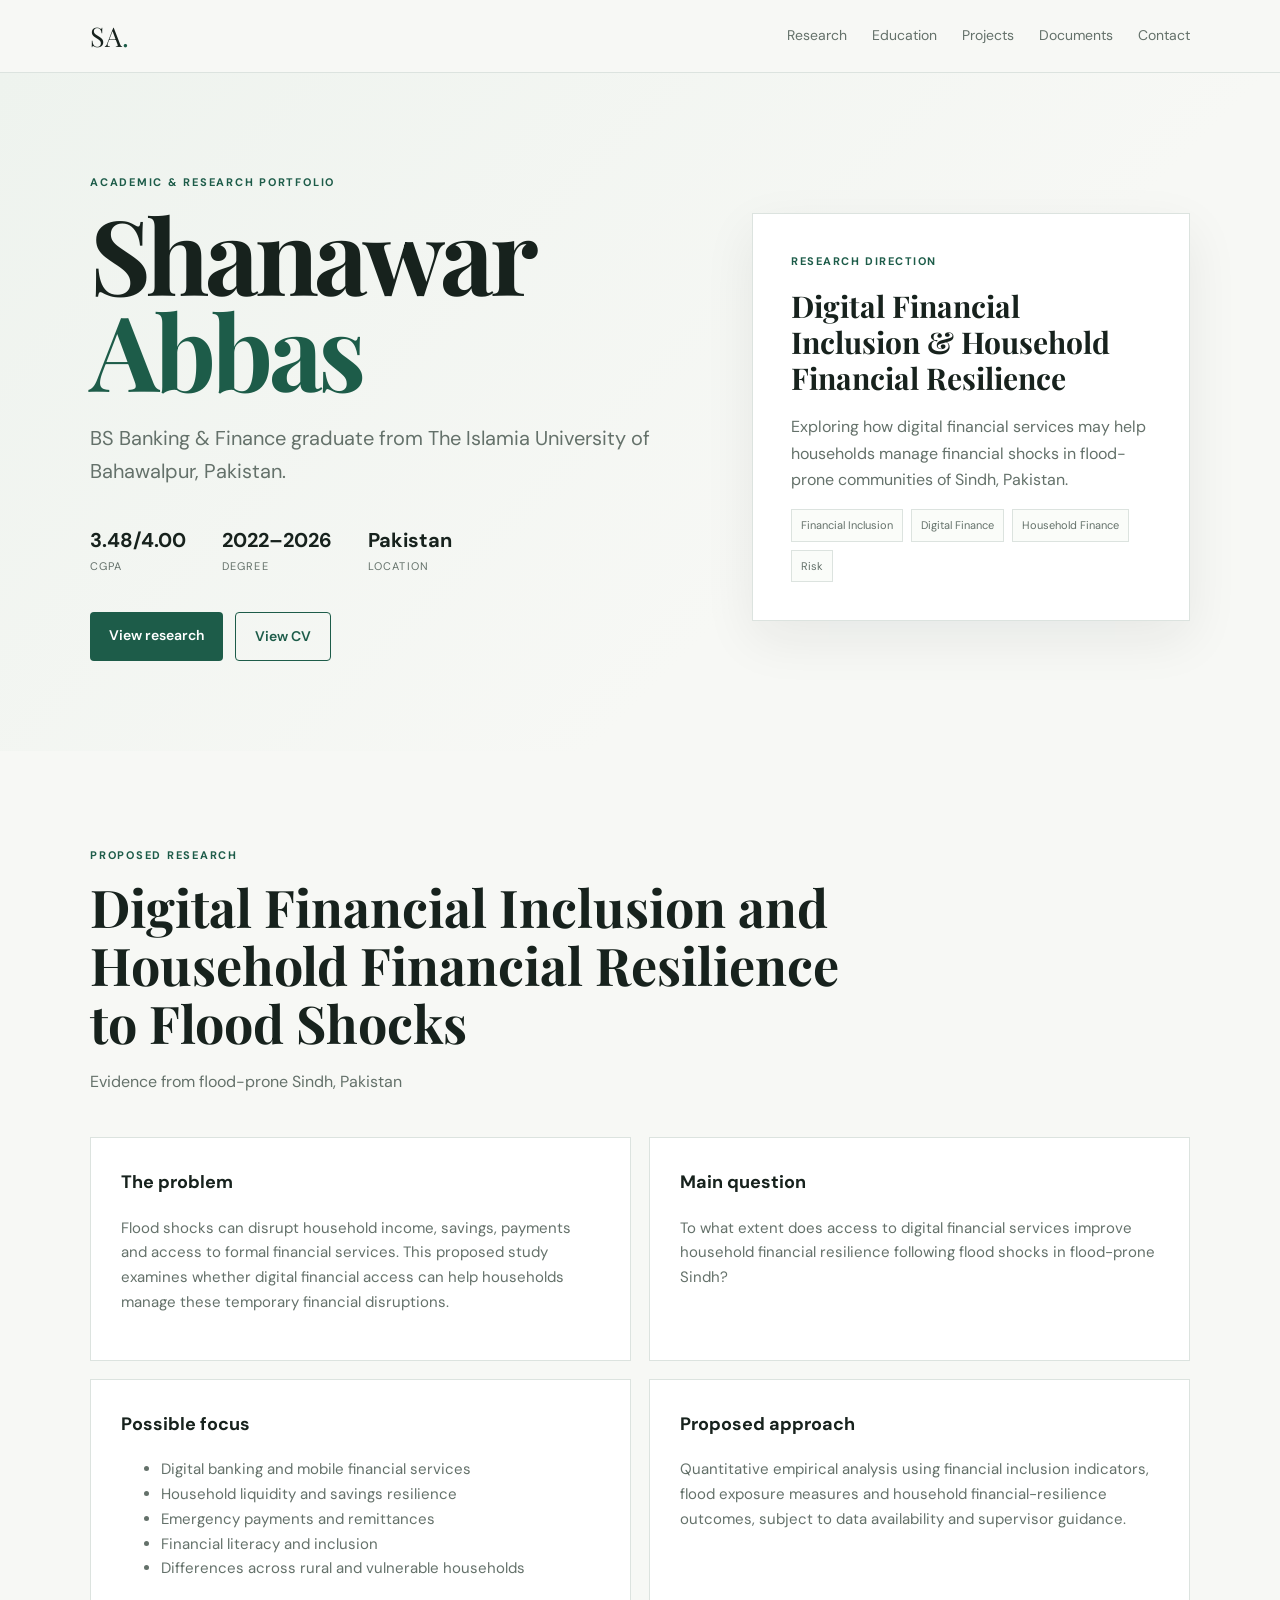
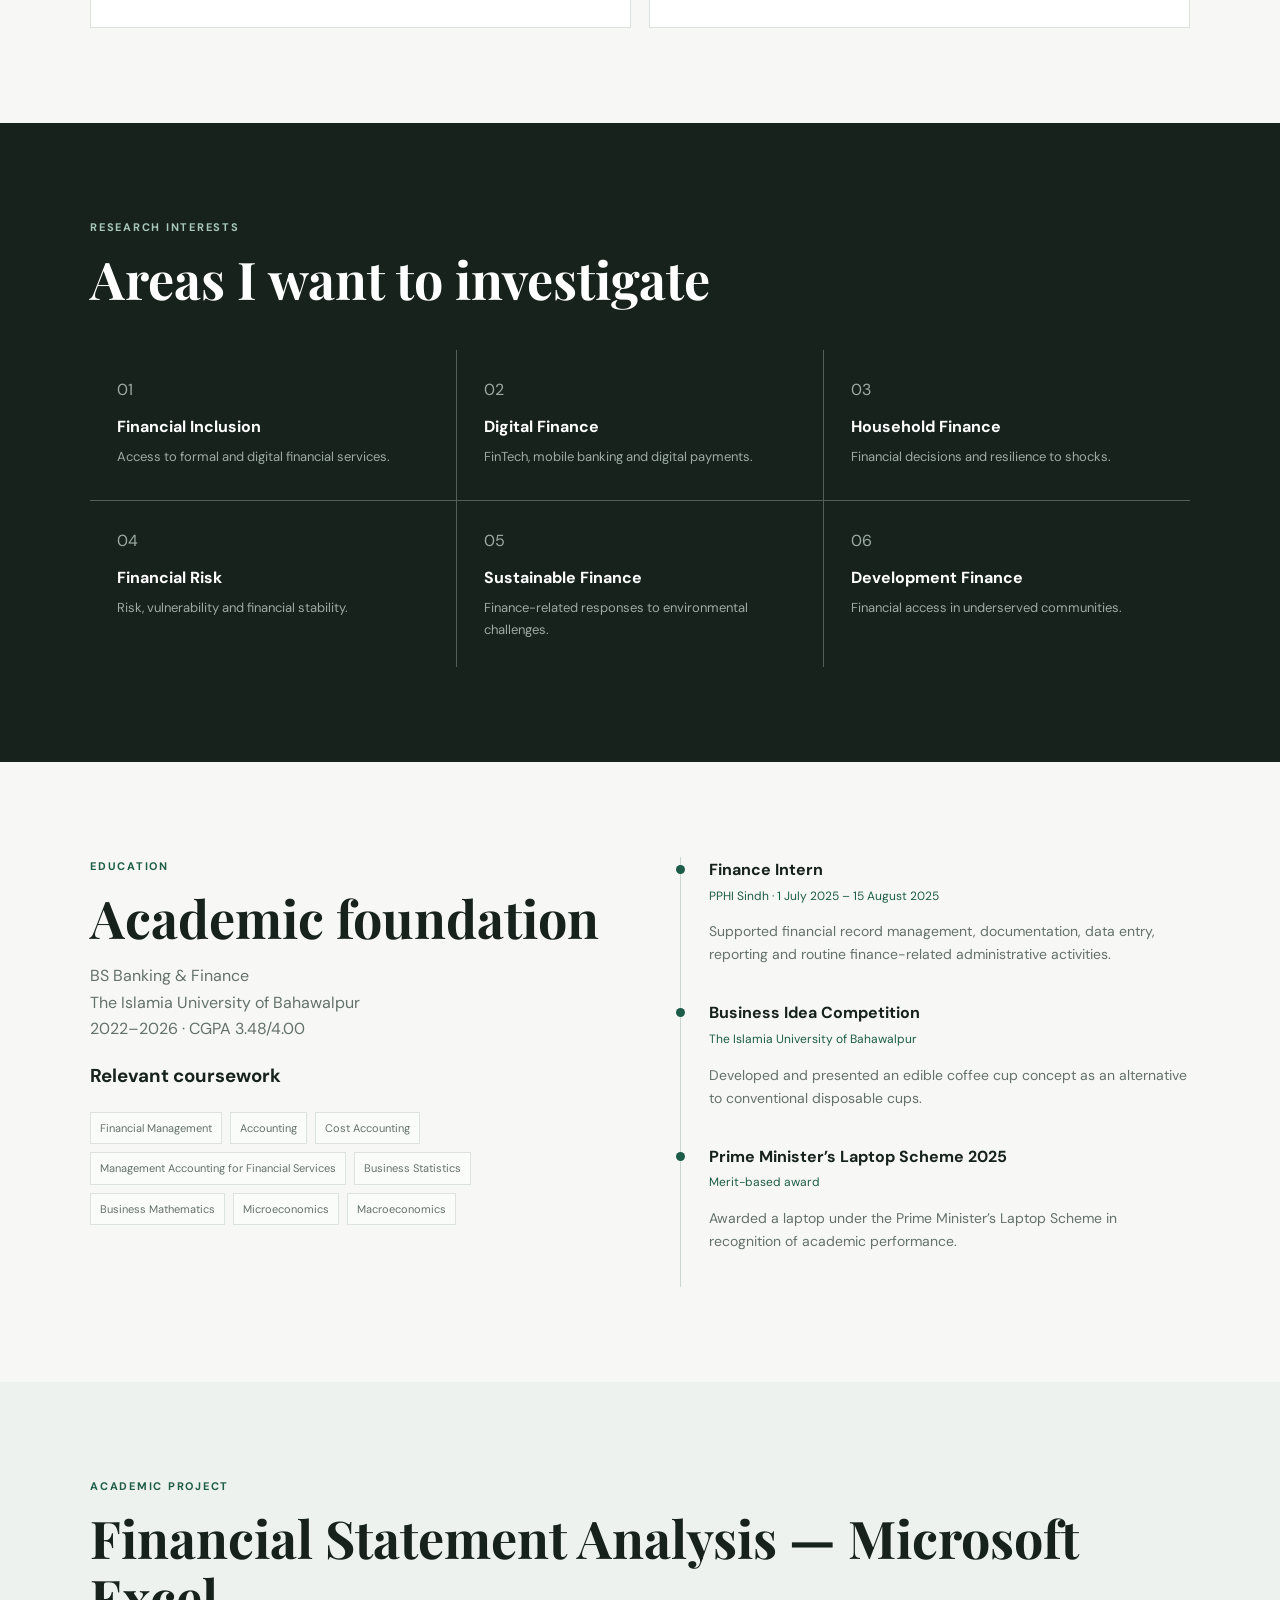
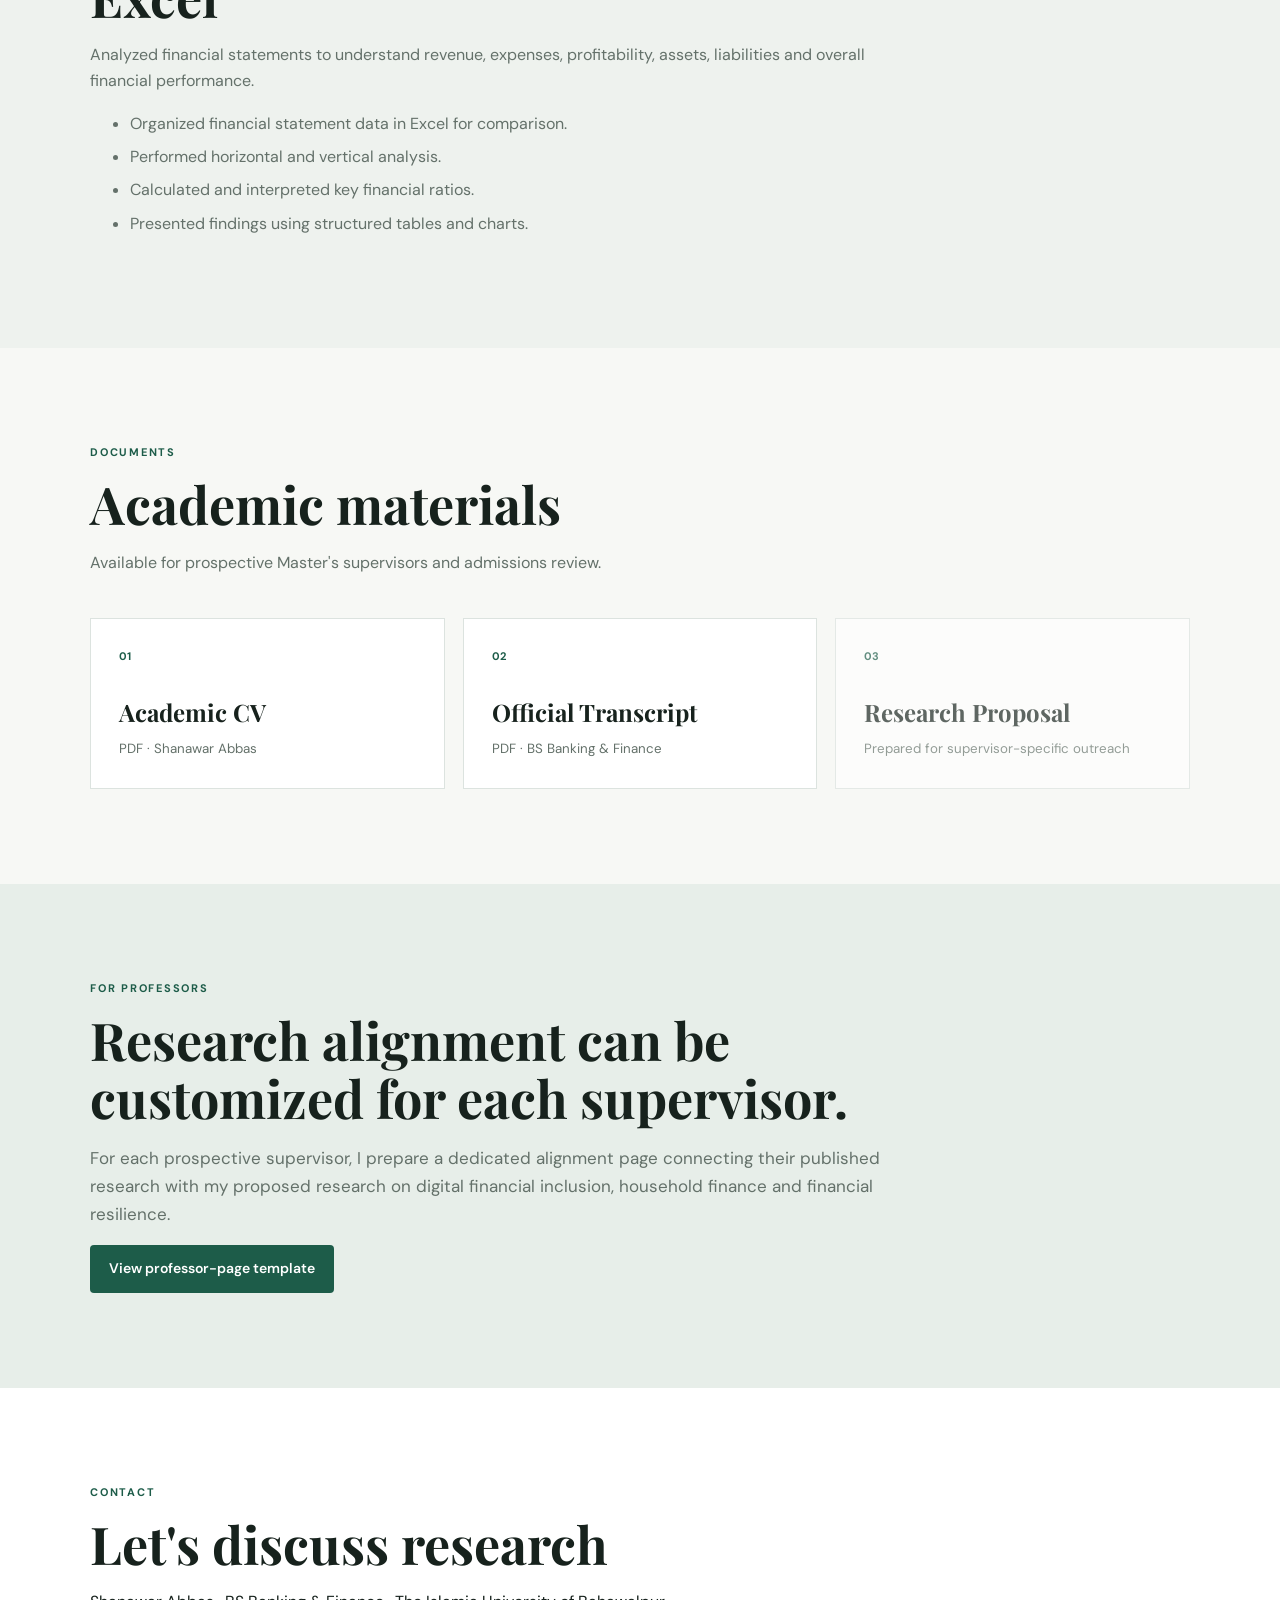
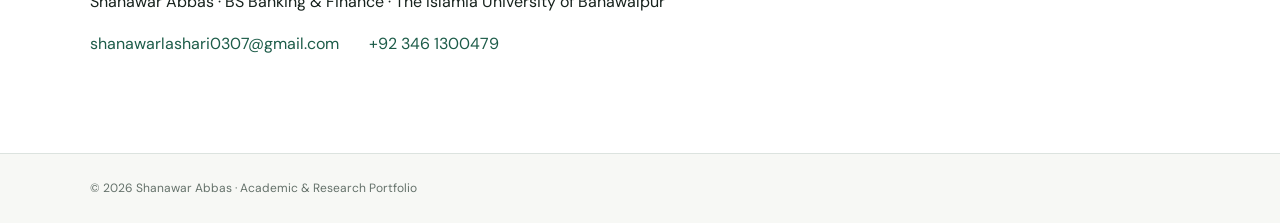
==== index.html @ 5f5aefcd "Add files via upload" ====
<!DOCTYPE html>
<html lang="en">
<head>
<meta charset="UTF-8">
<meta name="viewport" content="width=device-width, initial-scale=1.0">
<title>Shanawar Abbas | Banking & Finance Research</title>
<meta name="description" content="Academic and research portfolio of Shanawar Abbas, BS Banking & Finance graduate from The Islamia University of Bahawalpur, Pakistan.">
<link rel="stylesheet" href="style.css">
</head>
<body>
<header class="nav"><div class="container nav-inner"><a class="brand" href="index.html">SA<span>.</span></a><nav><a href="#research">Research</a><a href="#education">Education</a><a href="#projects">Projects</a><a href="#documents">Documents</a><a href="#contact">Contact</a></nav></div></header>
<main>
<section class="hero"><div class="container hero-grid"><div><p class="eyebrow">ACADEMIC & RESEARCH PORTFOLIO</p><h1>Shanawar<br><span>Abbas</span></h1><p class="lead">BS Banking & Finance graduate from The Islamia University of Bahawalpur, Pakistan.</p><div class="stats"><div><strong>3.48/4.00</strong><small>CGPA</small></div><div><strong>2022–2026</strong><small>Degree</small></div><div><strong>Pakistan</strong><small>Location</small></div></div><div class="actions"><a class="button" href="#research">View research</a><a class="button ghost" href="assets/Shanawar_Abbas_CV.pdf" target="_blank">View CV</a></div></div><aside class="hero-card"><div class="card-label">Research direction</div><h2>Digital Financial Inclusion & Household Financial Resilience</h2><p>Exploring how digital financial services may help households manage financial shocks in flood-prone communities of Sindh, Pakistan.</p><div class="tags"><span>Financial Inclusion</span><span>Digital Finance</span><span>Household Finance</span><span>Risk</span></div></aside></div></section>
<section id="research" class="section"><div class="container"><div class="section-head"><p class="eyebrow">PROPOSED RESEARCH</p><h2>Digital Financial Inclusion and Household Financial Resilience to Flood Shocks</h2><p>Evidence from flood-prone Sindh, Pakistan</p></div><div class="research-grid"><div class="paper"><h3>The problem</h3><p>Flood shocks can disrupt household income, savings, payments and access to formal financial services. This proposed study examines whether digital financial access can help households manage these temporary financial disruptions.</p></div><div class="paper"><h3>Main question</h3><p>To what extent does access to digital financial services improve household financial resilience following flood shocks in flood-prone Sindh?</p></div><div class="paper"><h3>Possible focus</h3><ul><li>Digital banking and mobile financial services</li><li>Household liquidity and savings resilience</li><li>Emergency payments and remittances</li><li>Financial literacy and inclusion</li><li>Differences across rural and vulnerable households</li></ul></div><div class="paper"><h3>Proposed approach</h3><p>Quantitative empirical analysis using financial inclusion indicators, flood exposure measures and household financial-resilience outcomes, subject to data availability and supervisor guidance.</p></div></div></div></section>
<section class="section dark"><div class="container"><div class="section-head"><p class="eyebrow">RESEARCH INTERESTS</p><h2>Areas I want to investigate</h2></div><div class="interest-grid"><div>01 <strong>Financial Inclusion</strong><span>Access to formal and digital financial services.</span></div><div>02 <strong>Digital Finance</strong><span>FinTech, mobile banking and digital payments.</span></div><div>03 <strong>Household Finance</strong><span>Financial decisions and resilience to shocks.</span></div><div>04 <strong>Financial Risk</strong><span>Risk, vulnerability and financial stability.</span></div><div>05 <strong>Sustainable Finance</strong><span>Finance-related responses to environmental challenges.</span></div><div>06 <strong>Development Finance</strong><span>Financial access in underserved communities.</span></div></div></div></section>
<section id="education" class="section"><div class="container two-col"><div><p class="eyebrow">EDUCATION</p><h2>Academic foundation</h2><p class="muted">BS Banking & Finance<br>The Islamia University of Bahawalpur<br>2022–2026 · CGPA 3.48/4.00</p><h3>Relevant coursework</h3><div class="course-list"><span>Financial Management</span><span>Accounting</span><span>Cost Accounting</span><span>Management Accounting for Financial Services</span><span>Business Statistics</span><span>Business Mathematics</span><span>Microeconomics</span><span>Macroeconomics</span></div></div><div class="timeline"><div><b>Finance Intern</b><span>PPHI Sindh · 1 July 2025 – 15 August 2025</span><p>Supported financial record management, documentation, data entry, reporting and routine finance-related administrative activities.</p></div><div><b>Business Idea Competition</b><span>The Islamia University of Bahawalpur</span><p>Developed and presented an edible coffee cup concept as an alternative to conventional disposable cups.</p></div><div><b>Prime Minister’s Laptop Scheme 2025</b><span>Merit-based award</span><p>Awarded a laptop under the Prime Minister’s Laptop Scheme in recognition of academic performance.</p></div></div></div></section>
<section id="projects" class="section alt"><div class="container"><p class="eyebrow">ACADEMIC PROJECT</p><h2>Financial Statement Analysis — Microsoft Excel</h2><div class="project-content"><p>Analyzed financial statements to understand revenue, expenses, profitability, assets, liabilities and overall financial performance.</p><ul><li>Organized financial statement data in Excel for comparison.</li><li>Performed horizontal and vertical analysis.</li><li>Calculated and interpreted key financial ratios.</li><li>Presented findings using structured tables and charts.</li></ul></div></div></section>
<section id="documents" class="section"><div class="container"><div class="section-head"><p class="eyebrow">DOCUMENTS</p><h2>Academic materials</h2><p>Available for prospective Master's supervisors and admissions review.</p></div><div class="doc-grid"><a class="doc" href="assets/Shanawar_Abbas_CV.pdf" target="_blank"><span>01</span><strong>Academic CV</strong><small>PDF · Shanawar Abbas</small></a><a class="doc" href="assets/Shanawar_Abbas_Transcript.pdf" target="_blank"><span>02</span><strong>Official Transcript</strong><small>PDF · BS Banking & Finance</small></a><div class="doc pending"><span>03</span><strong>Research Proposal</strong><small>Prepared for supervisor-specific outreach</small></div></div></div></section>
<section class="section alignment"><div class="container"><div class="alignment-box"><p class="eyebrow">FOR PROFESSORS</p><h2>Research alignment can be customized for each supervisor.</h2><p>For each prospective supervisor, I prepare a dedicated alignment page connecting their published research with my proposed research on digital financial inclusion, household finance and financial resilience.</p><a class="button" href="professors/template.html">View professor-page template</a></div></div></section>
<section id="contact" class="section contact"><div class="container"><p class="eyebrow">CONTACT</p><h2>Let's discuss research</h2><p>Shanawar Abbas · BS Banking & Finance · The Islamia University of Bahawalpur</p><div class="contact-links"><a href="mailto:shanawarlashari0307@gmail.com">shanawarlashari0307@gmail.com</a><a href="tel:+923461300479">+92 346 1300479</a></div></div></section>
</main><footer><div class="container">© 2026 Shanawar Abbas · Academic & Research Portfolio</div></footer>
</body></html>
---- style.css ----
@import url('https://fonts.googleapis.com/css2?family=DM+Sans:wght@400;500;600;700&family=Playfair+Display:wght@600;700&display=swap');
:root{--ink:#17221d;--muted:#64716a;--line:#dce3df;--paper:#f7f8f5;--accent:#1d5c49;--cream:#e9efe9;--white:#fff}*{box-sizing:border-box}html{scroll-behavior:smooth}body{margin:0;color:var(--ink);background:var(--paper);font-family:'DM Sans',Arial,sans-serif;line-height:1.65}.container{width:min(1100px,92%);margin:auto}.nav{position:sticky;top:0;z-index:20;background:rgba(247,248,245,.94);backdrop-filter:blur(12px);border-bottom:1px solid var(--line)}.nav-inner{height:72px;display:flex;align-items:center;justify-content:space-between}.brand{font-family:'Playfair Display',serif;font-size:27px;color:var(--ink);text-decoration:none}.brand span{color:var(--accent)}nav{display:flex;gap:25px}nav a{font-size:14px;color:var(--muted);text-decoration:none}nav a:hover{color:var(--accent)}.hero{padding:100px 0 90px;background:linear-gradient(135deg,#eef3ee,#f7f8f5 65%)}.hero-grid{display:grid;grid-template-columns:1.15fr .85fr;gap:70px;align-items:center}.eyebrow{letter-spacing:.16em;font-size:11px;font-weight:700;color:var(--accent);margin:0 0 14px}.hero h1{font-family:'Playfair Display',serif;font-size:clamp(62px,9vw,104px);line-height:.92;margin:0 0 26px;letter-spacing:-.04em}.hero h1 span{color:var(--accent)}.lead{font-size:20px;color:var(--muted);max-width:650px}.stats{display:flex;gap:36px;margin:36px 0}.stats div{display:flex;flex-direction:column}.stats strong{font-size:20px}.stats small{font-size:11px;color:var(--muted);text-transform:uppercase;letter-spacing:.1em}.actions{display:flex;gap:12px}.button{display:inline-block;padding:12px 19px;background:var(--accent);color:#fff;text-decoration:none;border-radius:4px;font-weight:600;font-size:14px}.button.ghost{background:transparent;color:var(--accent);border:1px solid var(--accent)}.hero-card{background:#fff;border:1px solid var(--line);padding:38px;box-shadow:0 18px 50px rgba(23,34,29,.07)}.card-label{font-size:11px;text-transform:uppercase;letter-spacing:.14em;color:var(--accent);font-weight:700}.hero-card h2{font-family:'Playfair Display',serif;font-size:30px;line-height:1.2;margin:18px 0}.hero-card p{color:var(--muted)}.tags,.course-list{display:flex;flex-wrap:wrap;gap:8px}.tags span,.course-list span{border:1px solid var(--line);padding:6px 9px;font-size:11px;color:var(--muted);background:#fafcf9}.section{padding:95px 0}.section.alt{background:#eef2ee}.section.dark{background:#17221d;color:#fff}.section-head{max-width:800px;margin-bottom:42px}.section h2{font-family:'Playfair Display',serif;font-size:clamp(34px,5vw,52px);line-height:1.12;margin:0 0 12px}.section-head p:not(.eyebrow),.muted{color:var(--muted)}.dark .eyebrow{color:#a8c8bb}.dark .section-head p:not(.eyebrow){color:#b9c5bf}.research-grid{display:grid;grid-template-columns:1fr 1fr;gap:18px}.paper{background:#fff;border:1px solid var(--line);padding:30px}.paper h3{margin-top:0;font-size:18px}.paper p,.paper li{color:var(--muted);font-size:15px}.interest-grid{display:grid;grid-template-columns:repeat(3,1fr);gap:1px;background:#526059}.interest-grid div{background:#17221d;padding:27px;min-height:150px;color:#9eaaa4}.interest-grid strong,.interest-grid span{display:block}.interest-grid strong{color:#fff;margin:10px 0 6px}.interest-grid span{font-size:13px}.two-col{display:grid;grid-template-columns:1fr 1fr;gap:80px}.course-list{margin-top:20px}.timeline{border-left:1px solid #cdd6d0;padding-left:28px}.timeline>div{margin-bottom:34px;position:relative}.timeline>div:before{content:'';position:absolute;width:9px;height:9px;border-radius:50%;background:var(--accent);left:-33px;top:8px}.timeline b,.timeline span{display:block}.timeline span{font-size:12px;color:var(--accent);margin:3px 0}.timeline p{color:var(--muted);font-size:14px}.project-content{max-width:800px;color:var(--muted)}.project-content li{margin:7px 0}.doc-grid{display:grid;grid-template-columns:repeat(3,1fr);gap:18px}.doc{display:flex;flex-direction:column;text-decoration:none;color:var(--ink);background:#fff;border:1px solid var(--line);padding:28px;min-height:170px}.doc span{color:var(--accent);font-size:11px;font-weight:700}.doc strong{font-family:'Playfair Display',serif;font-size:24px;margin:28px 0 5px}.doc small{color:var(--muted)}.doc.pending{opacity:.68}.alignment{background:#e7eee9}.alignment-box{max-width:850px}.alignment-box p:not(.eyebrow){color:var(--muted);font-size:17px}.contact{background:#fff}.contact-links{display:flex;gap:30px;flex-wrap:wrap}.contact a{color:var(--accent);text-decoration:none}footer{padding:25px 0;color:var(--muted);font-size:12px;border-top:1px solid var(--line)}@media(max-width:800px){nav{display:none}.hero{padding:70px 0}.hero-grid,.two-col{grid-template-columns:1fr;gap:45px}.research-grid,.interest-grid,.doc-grid{grid-template-columns:1fr}.stats{gap:20px}.section{padding:70px 0}}
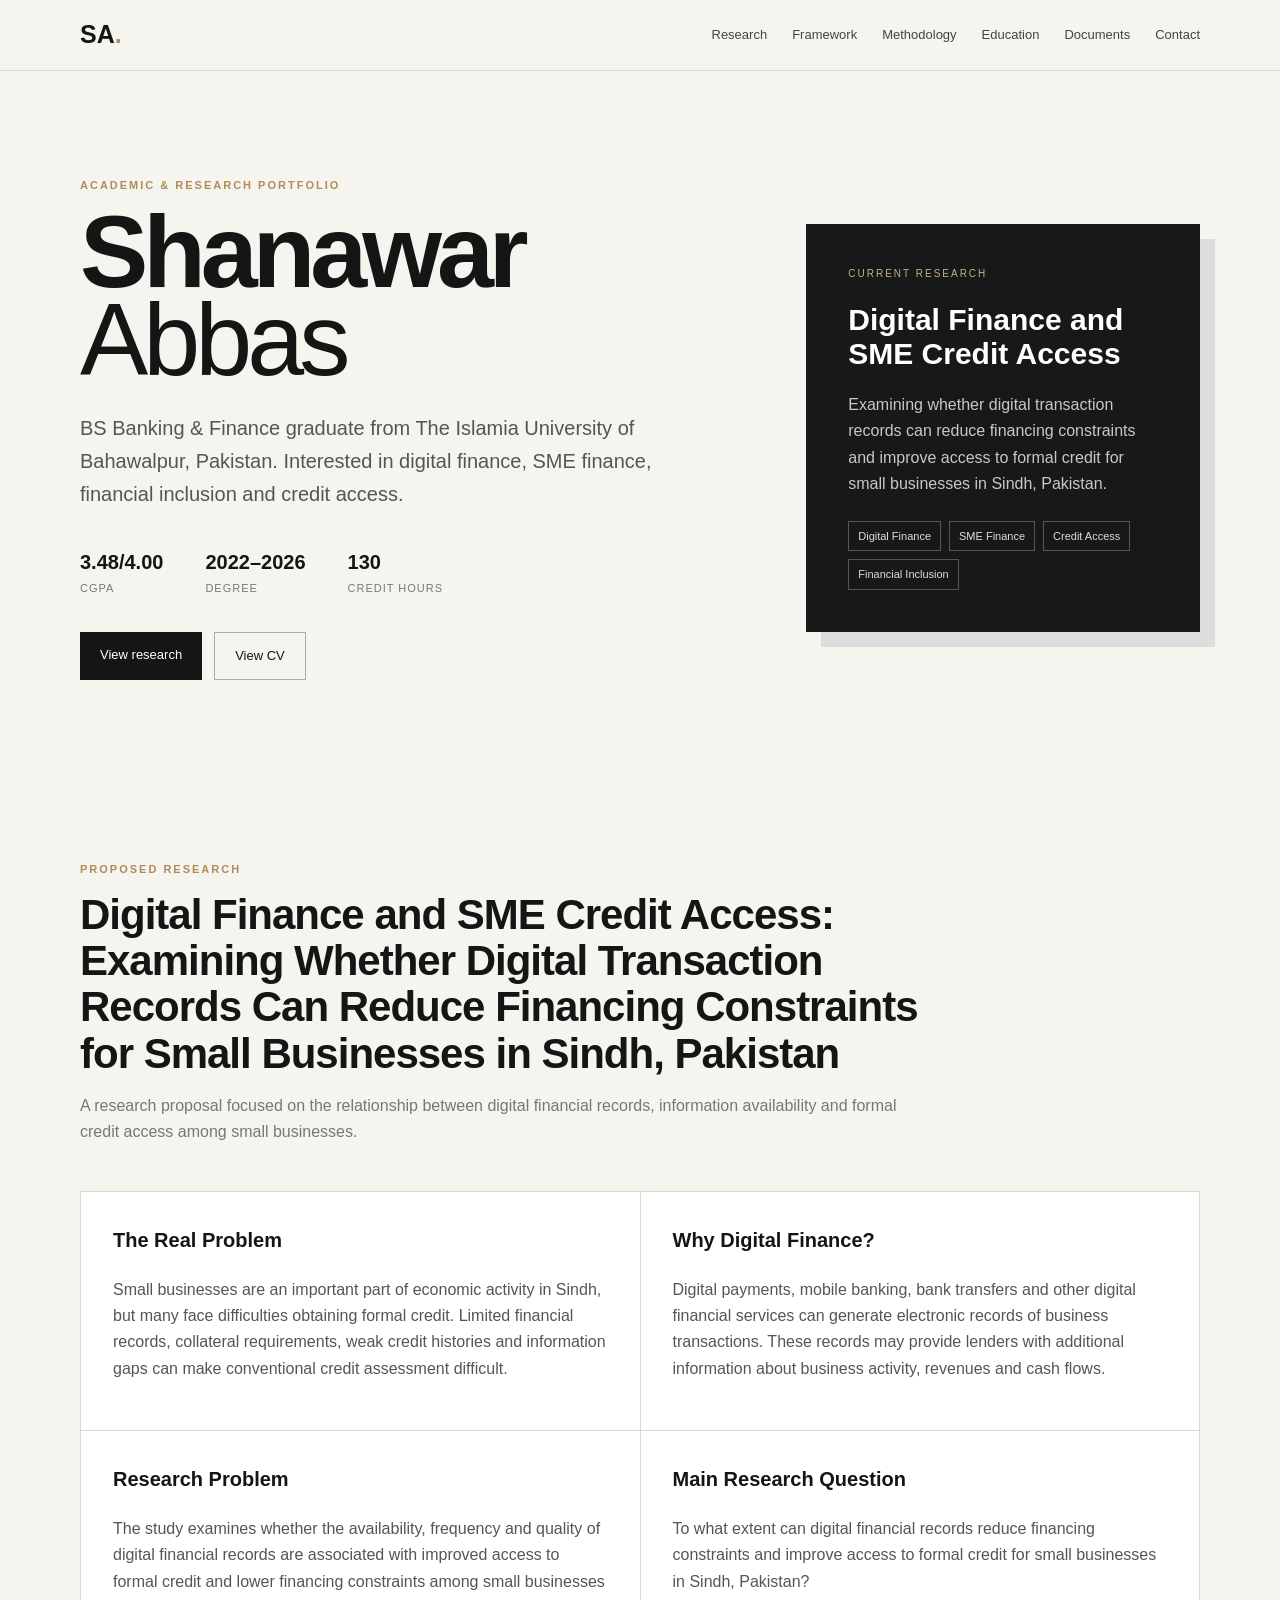
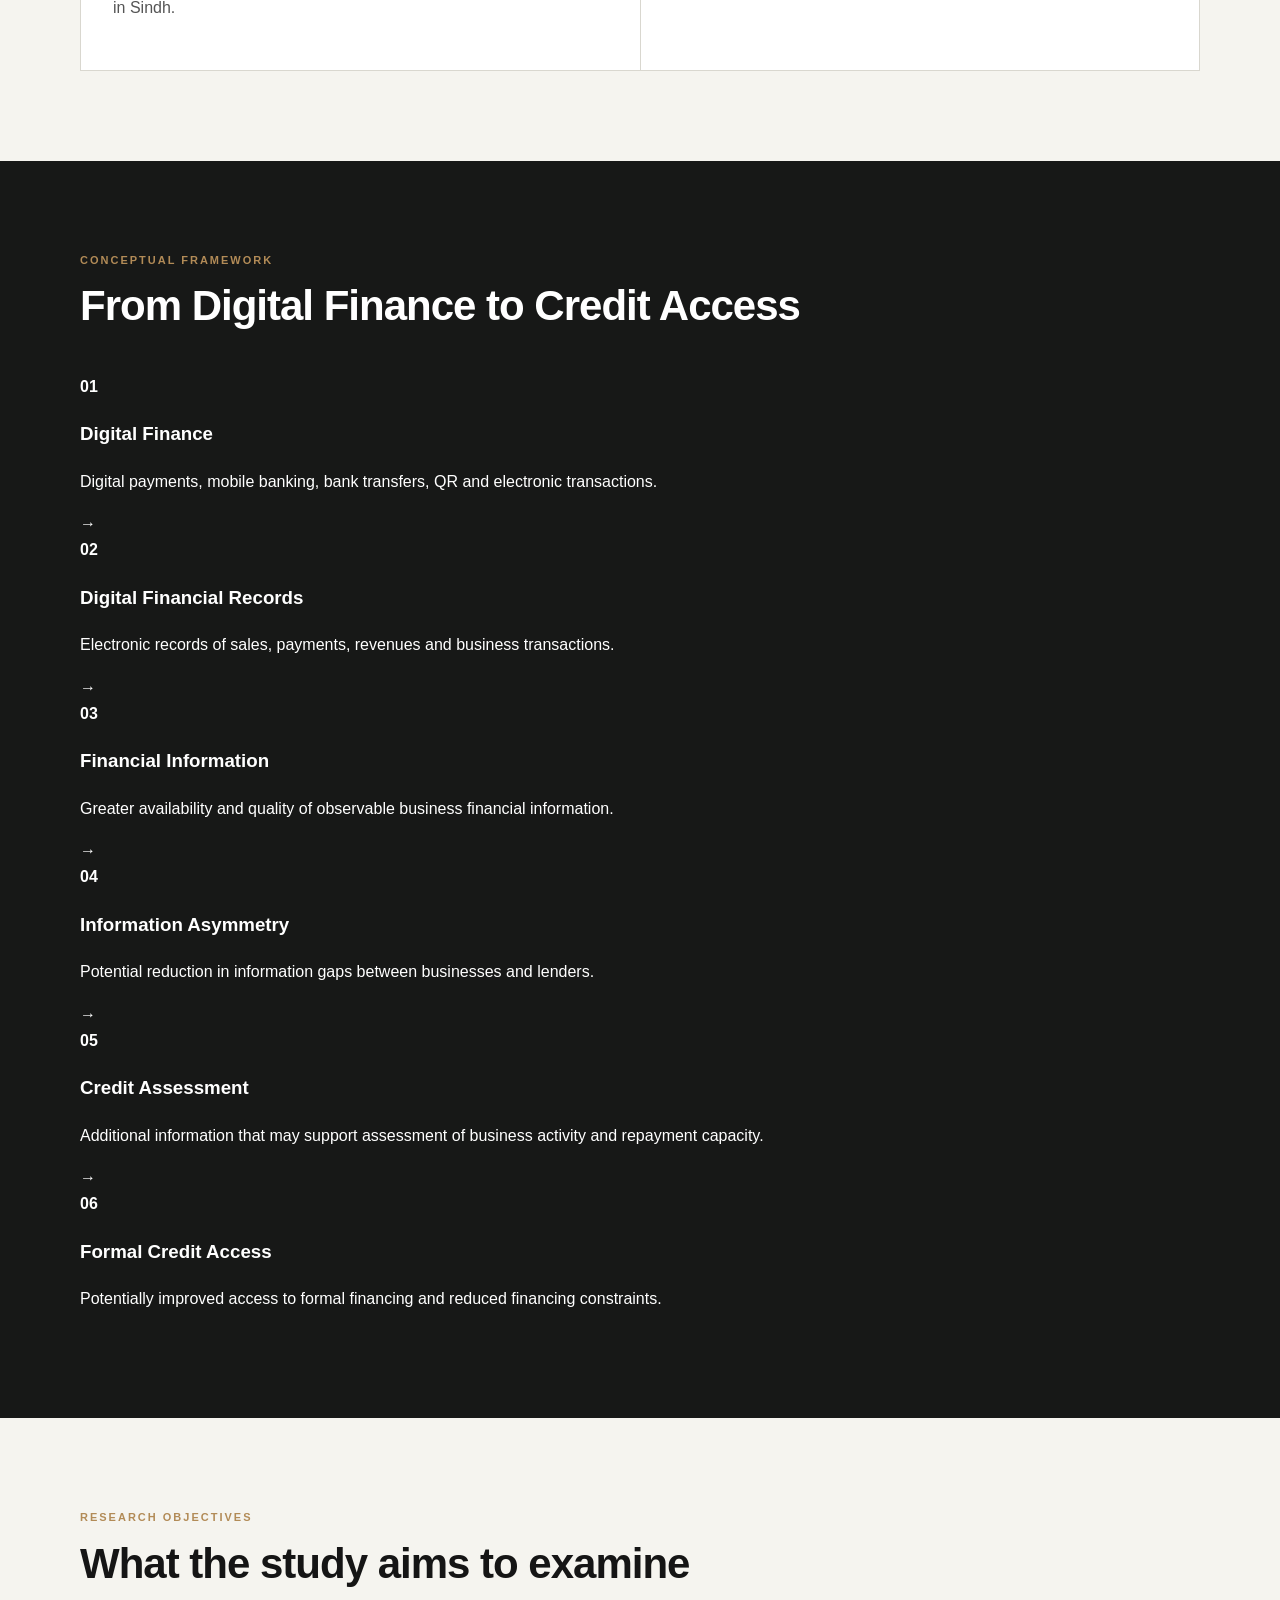
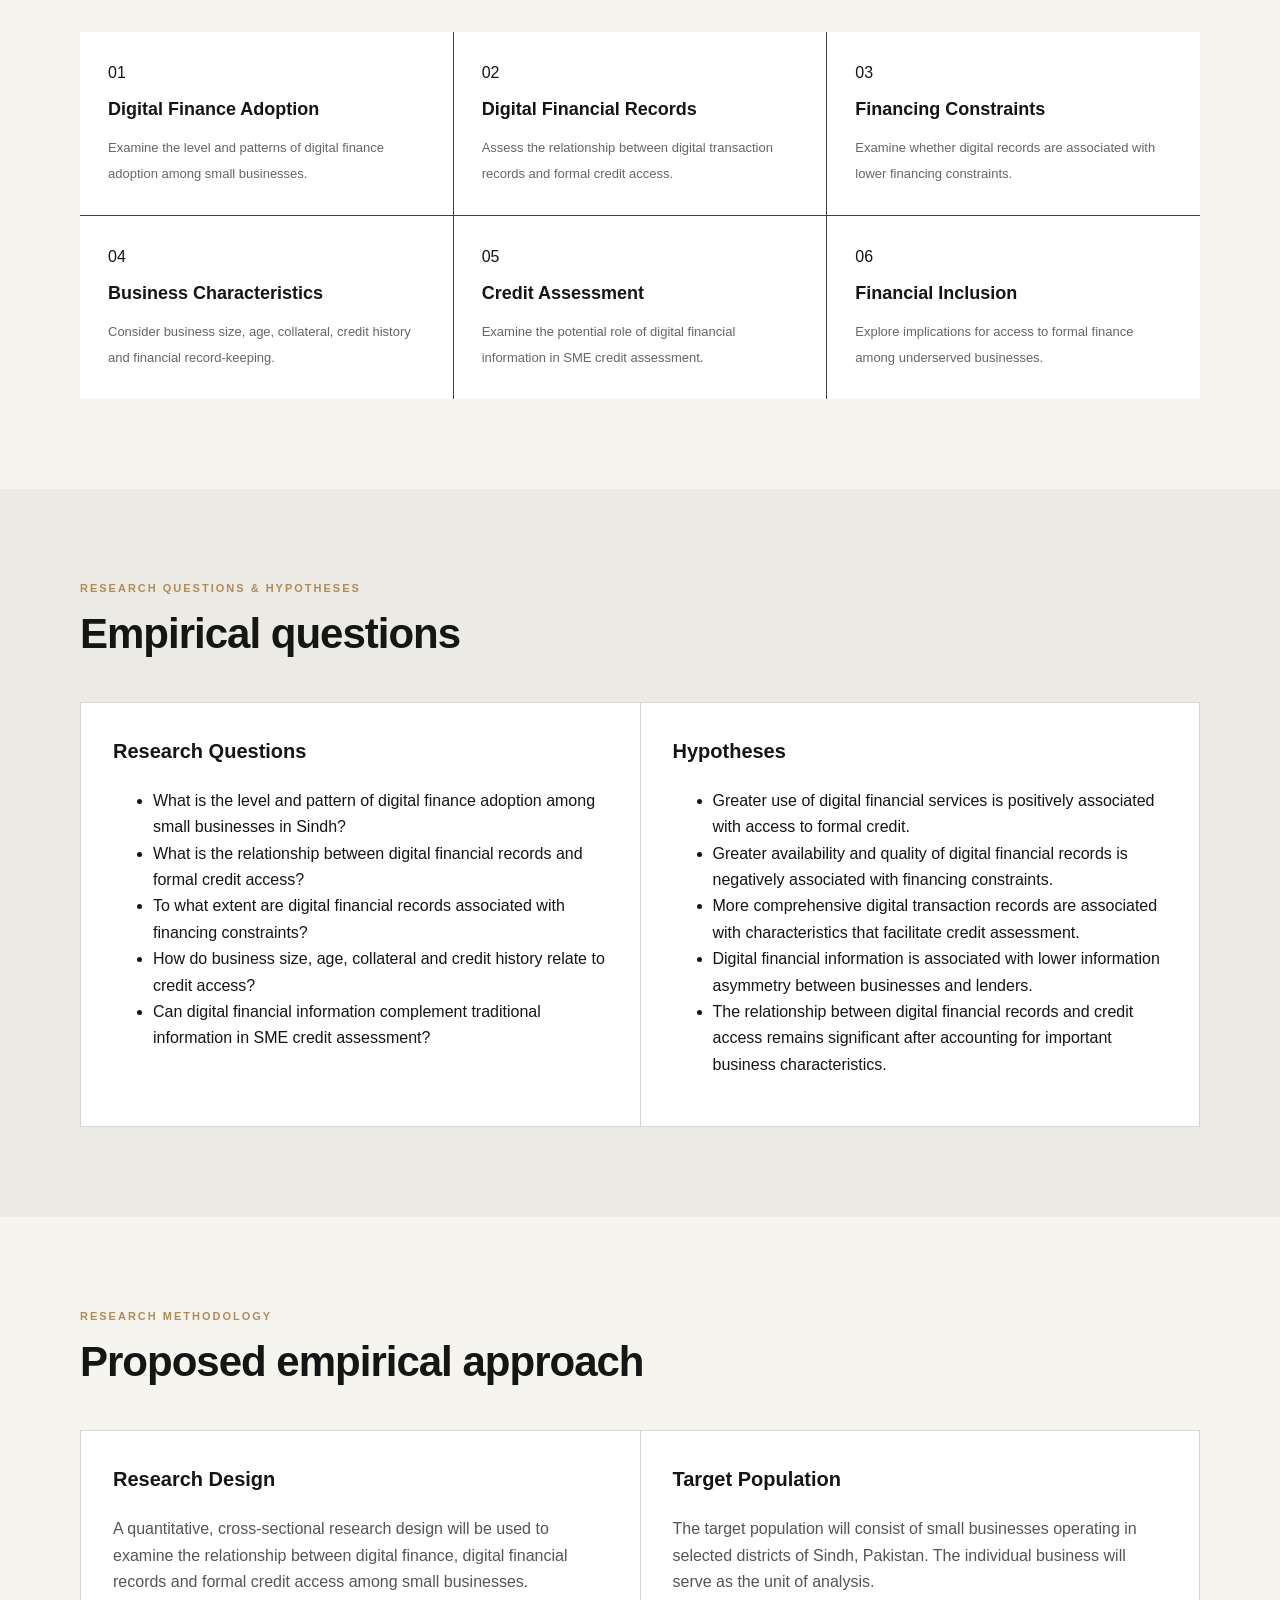
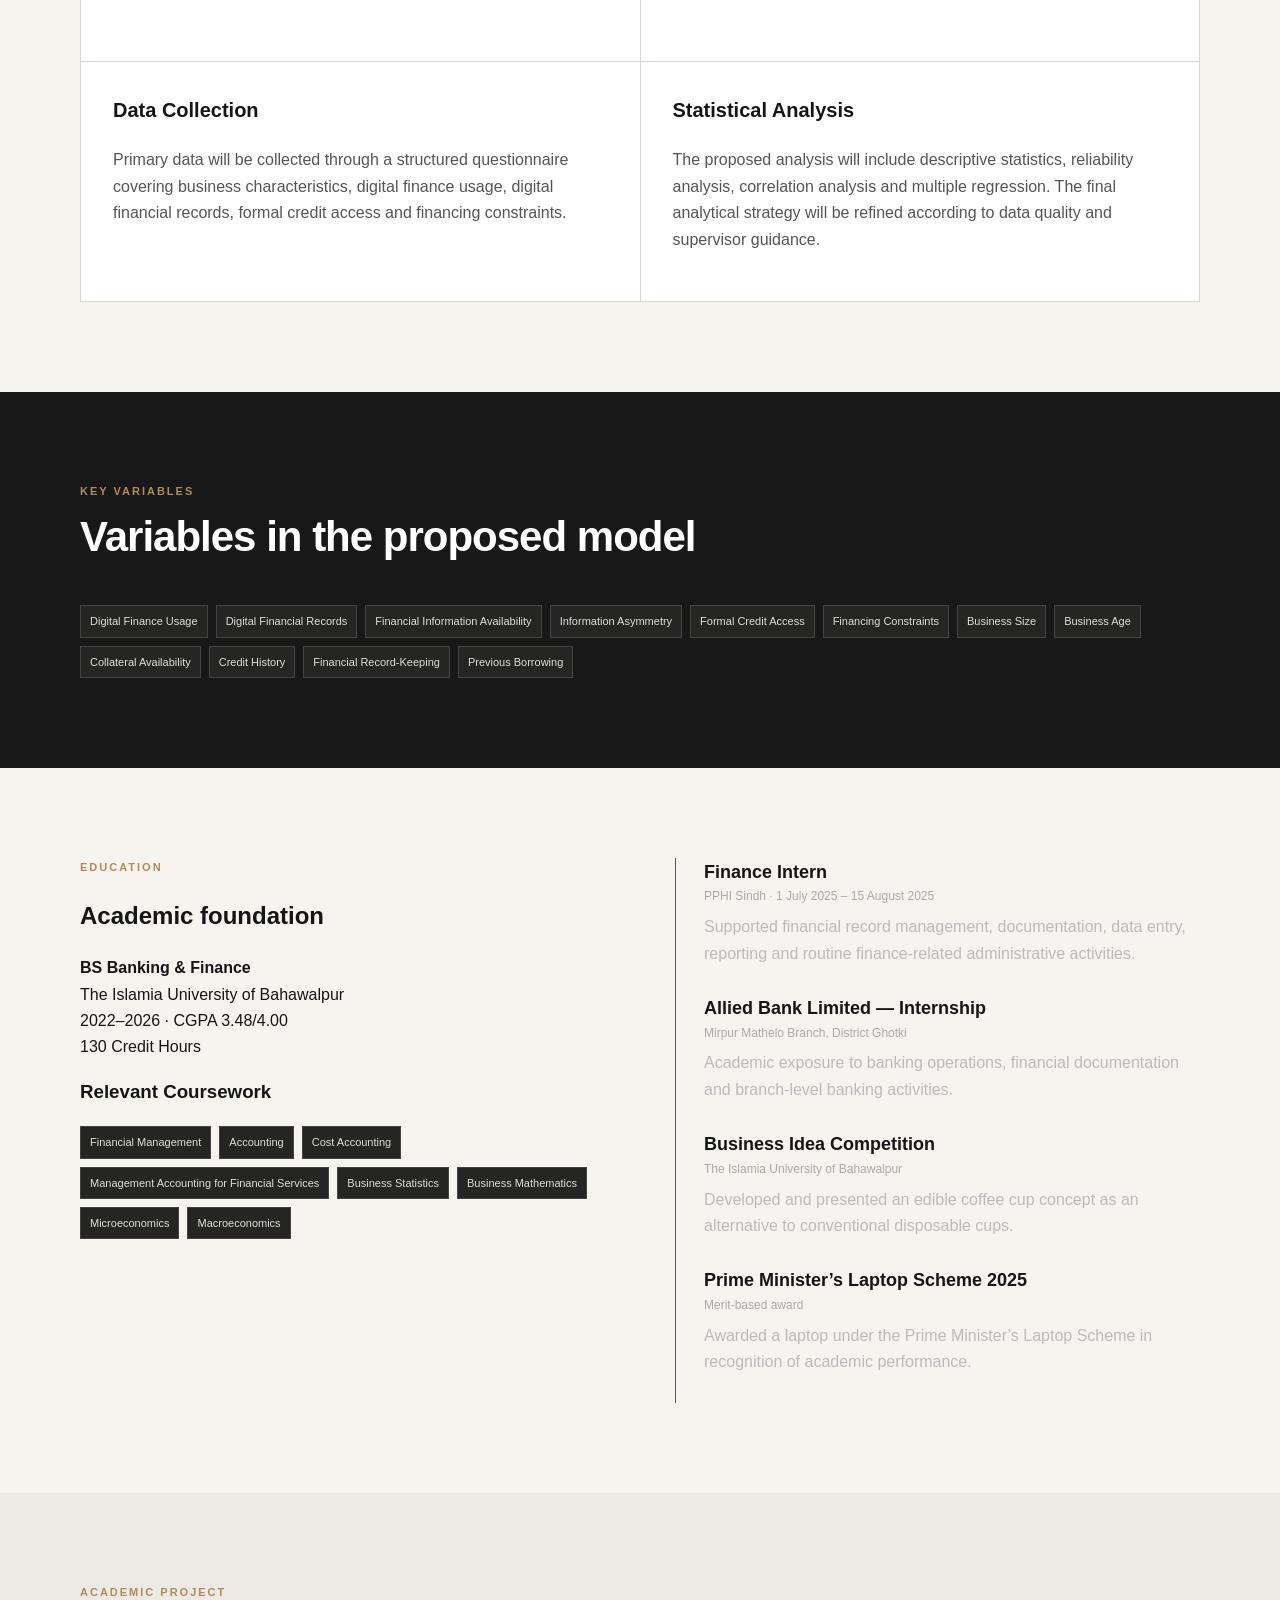
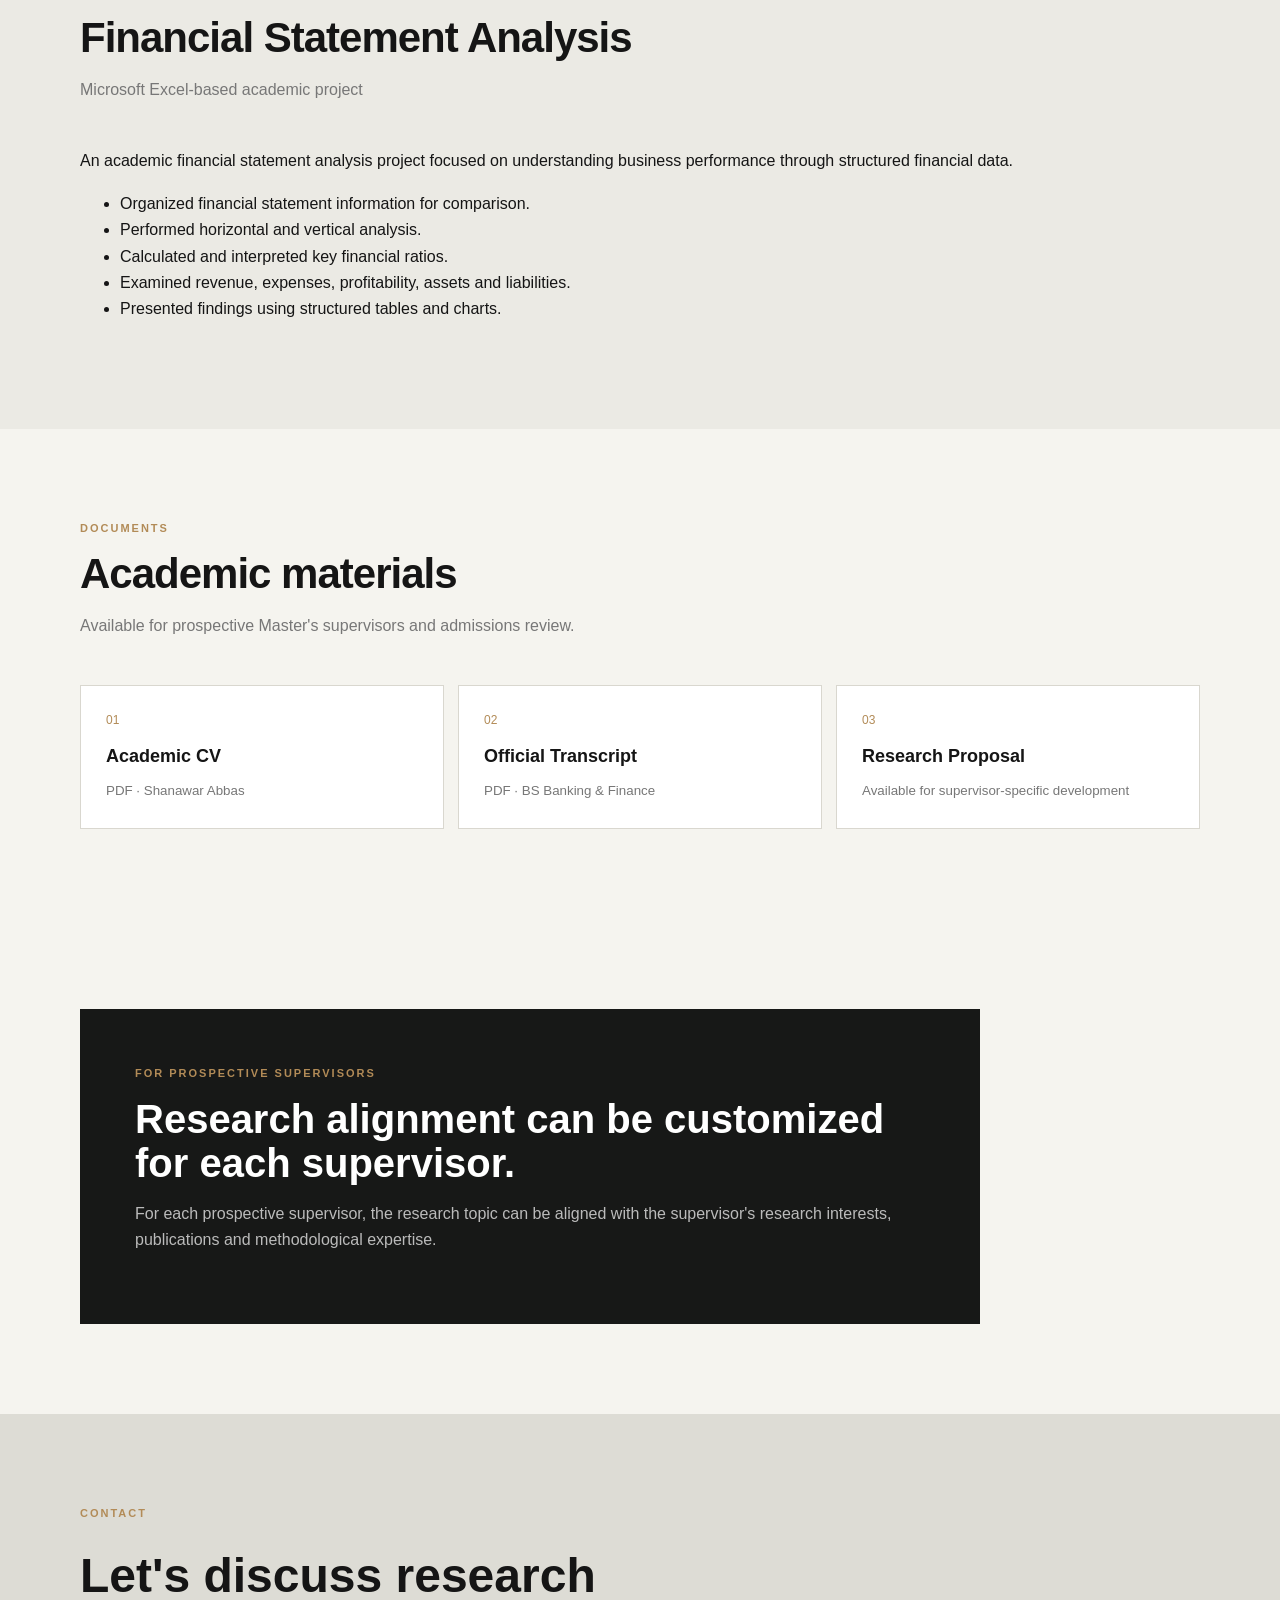
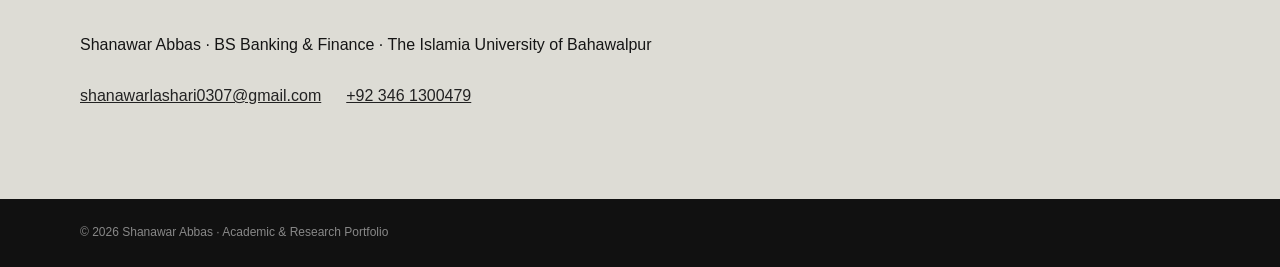
==== commit 18caff8e: "Update header and hero sections with new research info Added a new header section and updated the he" ====
--- a/index.html
+++ b/index.html
@@ -7,16 +7,573 @@
 <meta name="description" content="Academic and research portfolio of Shanawar Abbas, BS Banking & Finance graduate from The Islamia University of Bahawalpur, Pakistan.">
 <link rel="stylesheet" href="style.css">
 </head>
+
 <body>
-<header class="nav"><div class="container nav-inner"><a class="brand" href="index.html">SA<span>.</span></a><nav><a href="#research">Research</a><a href="#education">Education</a><a href="#projects">Projects</a><a href="#documents">Documents</a><a href="#contact">Contact</a></nav></div></header>
+
+<header class="nav">
+<div class="container nav-inner">
+<a class="brand" href="index.html">SA<span>.</span></a>
+<nav>
+<a href="#research">Research</a>
+<a href="#framework">Framework</a>
+<a href="#methodology">Methodology</a>
+<a href="#education">Education</a>
+<a href="#documents">Documents</a>
+<a href="#contact">Contact</a>
+</nav>
+</div>
+</header>
+
 <main>
-<section class="hero"><div class="container hero-grid"><div><p class="eyebrow">ACADEMIC & RESEARCH PORTFOLIO</p><h1>Shanawar<br><span>Abbas</span></h1><p class="lead">BS Banking & Finance graduate from The Islamia University of Bahawalpur, Pakistan.</p><div class="stats"><div><strong>3.48/4.00</strong><small>CGPA</small></div><div><strong>2022–2026</strong><small>Degree</small></div><div><strong>Pakistan</strong><small>Location</small></div></div><div class="actions"><a class="button" href="#research">View research</a><a class="button ghost" href="assets/Shanawar_Abbas_CV.pdf" target="_blank">View CV</a></div></div><aside class="hero-card"><div class="card-label">Research direction</div><h2>Digital Financial Inclusion & Household Financial Resilience</h2><p>Exploring how digital financial services may help households manage financial shocks in flood-prone communities of Sindh, Pakistan.</p><div class="tags"><span>Financial Inclusion</span><span>Digital Finance</span><span>Household Finance</span><span>Risk</span></div></aside></div></section>
-<section id="research" class="section"><div class="container"><div class="section-head"><p class="eyebrow">PROPOSED RESEARCH</p><h2>Digital Financial Inclusion and Household Financial Resilience to Flood Shocks</h2><p>Evidence from flood-prone Sindh, Pakistan</p></div><div class="research-grid"><div class="paper"><h3>The problem</h3><p>Flood shocks can disrupt household income, savings, payments and access to formal financial services. This proposed study examines whether digital financial access can help households manage these temporary financial disruptions.</p></div><div class="paper"><h3>Main question</h3><p>To what extent does access to digital financial services improve household financial resilience following flood shocks in flood-prone Sindh?</p></div><div class="paper"><h3>Possible focus</h3><ul><li>Digital banking and mobile financial services</li><li>Household liquidity and savings resilience</li><li>Emergency payments and remittances</li><li>Financial literacy and inclusion</li><li>Differences across rural and vulnerable households</li></ul></div><div class="paper"><h3>Proposed approach</h3><p>Quantitative empirical analysis using financial inclusion indicators, flood exposure measures and household financial-resilience outcomes, subject to data availability and supervisor guidance.</p></div></div></div></section>
-<section class="section dark"><div class="container"><div class="section-head"><p class="eyebrow">RESEARCH INTERESTS</p><h2>Areas I want to investigate</h2></div><div class="interest-grid"><div>01 <strong>Financial Inclusion</strong><span>Access to formal and digital financial services.</span></div><div>02 <strong>Digital Finance</strong><span>FinTech, mobile banking and digital payments.</span></div><div>03 <strong>Household Finance</strong><span>Financial decisions and resilience to shocks.</span></div><div>04 <strong>Financial Risk</strong><span>Risk, vulnerability and financial stability.</span></div><div>05 <strong>Sustainable Finance</strong><span>Finance-related responses to environmental challenges.</span></div><div>06 <strong>Development Finance</strong><span>Financial access in underserved communities.</span></div></div></div></section>
-<section id="education" class="section"><div class="container two-col"><div><p class="eyebrow">EDUCATION</p><h2>Academic foundation</h2><p class="muted">BS Banking & Finance<br>The Islamia University of Bahawalpur<br>2022–2026 · CGPA 3.48/4.00</p><h3>Relevant coursework</h3><div class="course-list"><span>Financial Management</span><span>Accounting</span><span>Cost Accounting</span><span>Management Accounting for Financial Services</span><span>Business Statistics</span><span>Business Mathematics</span><span>Microeconomics</span><span>Macroeconomics</span></div></div><div class="timeline"><div><b>Finance Intern</b><span>PPHI Sindh · 1 July 2025 – 15 August 2025</span><p>Supported financial record management, documentation, data entry, reporting and routine finance-related administrative activities.</p></div><div><b>Business Idea Competition</b><span>The Islamia University of Bahawalpur</span><p>Developed and presented an edible coffee cup concept as an alternative to conventional disposable cups.</p></div><div><b>Prime Minister’s Laptop Scheme 2025</b><span>Merit-based award</span><p>Awarded a laptop under the Prime Minister’s Laptop Scheme in recognition of academic performance.</p></div></div></div></section>
-<section id="projects" class="section alt"><div class="container"><p class="eyebrow">ACADEMIC PROJECT</p><h2>Financial Statement Analysis — Microsoft Excel</h2><div class="project-content"><p>Analyzed financial statements to understand revenue, expenses, profitability, assets, liabilities and overall financial performance.</p><ul><li>Organized financial statement data in Excel for comparison.</li><li>Performed horizontal and vertical analysis.</li><li>Calculated and interpreted key financial ratios.</li><li>Presented findings using structured tables and charts.</li></ul></div></div></section>
-<section id="documents" class="section"><div class="container"><div class="section-head"><p class="eyebrow">DOCUMENTS</p><h2>Academic materials</h2><p>Available for prospective Master's supervisors and admissions review.</p></div><div class="doc-grid"><a class="doc" href="assets/Shanawar_Abbas_CV.pdf" target="_blank"><span>01</span><strong>Academic CV</strong><small>PDF · Shanawar Abbas</small></a><a class="doc" href="assets/Shanawar_Abbas_Transcript.pdf" target="_blank"><span>02</span><strong>Official Transcript</strong><small>PDF · BS Banking & Finance</small></a><div class="doc pending"><span>03</span><strong>Research Proposal</strong><small>Prepared for supervisor-specific outreach</small></div></div></div></section>
-<section class="section alignment"><div class="container"><div class="alignment-box"><p class="eyebrow">FOR PROFESSORS</p><h2>Research alignment can be customized for each supervisor.</h2><p>For each prospective supervisor, I prepare a dedicated alignment page connecting their published research with my proposed research on digital financial inclusion, household finance and financial resilience.</p><a class="button" href="professors/template.html">View professor-page template</a></div></div></section>
-<section id="contact" class="section contact"><div class="container"><p class="eyebrow">CONTACT</p><h2>Let's discuss research</h2><p>Shanawar Abbas · BS Banking & Finance · The Islamia University of Bahawalpur</p><div class="contact-links"><a href="mailto:shanawarlashari0307@gmail.com">shanawarlashari0307@gmail.com</a><a href="tel:+923461300479">+92 346 1300479</a></div></div></section>
-</main><footer><div class="container">© 2026 Shanawar Abbas · Academic & Research Portfolio</div></footer>
-</body></html>
+
+<section class="hero">
+<div class="container hero-grid">
+
+<div>
+<p class="eyebrow">ACADEMIC & RESEARCH PORTFOLIO</p>
+
+<h1>Shanawar<br><span>Abbas</span></h1>
+
+<p class="lead">
+BS Banking & Finance graduate from The Islamia University of Bahawalpur, Pakistan.
+Interested in digital finance, SME finance, financial inclusion and credit access.
+</p>
+
+<div class="stats">
+<div><strong>3.48/4.00</strong><small>CGPA</small></div>
+<div><strong>2022–2026</strong><small>Degree</small></div>
+<div><strong>130</strong><small>Credit Hours</small></div>
+</div>
+
+<div class="actions">
+<a class="button" href="#research">View research</a>
+<a class="button ghost" href="Shanawar_Abbas_CV.pdf" target="_blank">View CV</a>
+</div>
+</div>
+
+<aside class="hero-card">
+<div class="card-label">CURRENT RESEARCH</div>
+
+<h2>Digital Finance and SME Credit Access</h2>
+
+<p>
+Examining whether digital transaction records can reduce financing constraints
+and improve access to formal credit for small businesses in Sindh, Pakistan.
+</p>
+
+<div class="tags">
+<span>Digital Finance</span>
+<span>SME Finance</span>
+<span>Credit Access</span>
+<span>Financial Inclusion</span>
+</div>
+</aside>
+
+</div>
+</section>
+
+
+<section id="research" class="section">
+
+<div class="container">
+
+<div class="section-head">
+<p class="eyebrow">PROPOSED RESEARCH</p>
+
+<h2>
+Digital Finance and SME Credit Access:
+Examining Whether Digital Transaction Records Can Reduce Financing Constraints for Small Businesses in Sindh, Pakistan
+</h2>
+
+<p>
+A research proposal focused on the relationship between digital financial
+records, information availability and formal credit access among small businesses.
+</p>
+</div>
+
+
+<div class="research-grid">
+
+<div class="paper">
+<h3>The Real Problem</h3>
+
+<p>
+Small businesses are an important part of economic activity in Sindh, but many
+face difficulties obtaining formal credit. Limited financial records, collateral
+requirements, weak credit histories and information gaps can make conventional
+credit assessment difficult.
+</p>
+</div>
+
+
+<div class="paper">
+<h3>Why Digital Finance?</h3>
+
+<p>
+Digital payments, mobile banking, bank transfers and other digital financial
+services can generate electronic records of business transactions. These records
+may provide lenders with additional information about business activity,
+revenues and cash flows.
+</p>
+</div>
+
+
+<div class="paper">
+<h3>Research Problem</h3>
+
+<p>
+The study examines whether the availability, frequency and quality of digital
+financial records are associated with improved access to formal credit and
+lower financing constraints among small businesses in Sindh.
+</p>
+</div>
+
+
+<div class="paper">
+<h3>Main Research Question</h3>
+
+<p>
+To what extent can digital financial records reduce financing constraints and
+improve access to formal credit for small businesses in Sindh, Pakistan?
+</p>
+</div>
+
+</div>
+</div>
+</section>
+
+
+<section id="framework" class="section dark">
+
+<div class="container">
+
+<div class="section-head">
+<p class="eyebrow">CONCEPTUAL FRAMEWORK</p>
+<h2>From Digital Finance to Credit Access</h2>
+</div>
+
+<div class="framework">
+
+<div class="framework-step">
+<strong>01</strong>
+<h3>Digital Finance</h3>
+<p>Digital payments, mobile banking, bank transfers, QR and electronic transactions.</p>
+</div>
+
+<div class="arrow">→</div>
+
+<div class="framework-step">
+<strong>02</strong>
+<h3>Digital Financial Records</h3>
+<p>Electronic records of sales, payments, revenues and business transactions.</p>
+</div>
+
+<div class="arrow">→</div>
+
+<div class="framework-step">
+<strong>03</strong>
+<h3>Financial Information</h3>
+<p>Greater availability and quality of observable business financial information.</p>
+</div>
+
+<div class="arrow">→</div>
+
+<div class="framework-step">
+<strong>04</strong>
+<h3>Information Asymmetry</h3>
+<p>Potential reduction in information gaps between businesses and lenders.</p>
+</div>
+
+<div class="arrow">→</div>
+
+<div class="framework-step">
+<strong>05</strong>
+<h3>Credit Assessment</h3>
+<p>Additional information that may support assessment of business activity and repayment capacity.</p>
+</div>
+
+<div class="arrow">→</div>
+
+<div class="framework-step">
+<strong>06</strong>
+<h3>Formal Credit Access</h3>
+<p>Potentially improved access to formal financing and reduced financing constraints.</p>
+</div>
+
+</div>
+
+</div>
+</section>
+
+
+<section class="section">
+
+<div class="container">
+
+<div class="section-head">
+<p class="eyebrow">RESEARCH OBJECTIVES</p>
+<h2>What the study aims to examine</h2>
+</div>
+
+<div class="interest-grid">
+
+<div>
+01
+<strong>Digital Finance Adoption</strong>
+<span>Examine the level and patterns of digital finance adoption among small businesses.</span>
+</div>
+
+<div>
+02
+<strong>Digital Financial Records</strong>
+<span>Assess the relationship between digital transaction records and formal credit access.</span>
+</div>
+
+<div>
+03
+<strong>Financing Constraints</strong>
+<span>Examine whether digital records are associated with lower financing constraints.</span>
+</div>
+
+<div>
+04
+<strong>Business Characteristics</strong>
+<span>Consider business size, age, collateral, credit history and financial record-keeping.</span>
+</div>
+
+<div>
+05
+<strong>Credit Assessment</strong>
+<span>Examine the potential role of digital financial information in SME credit assessment.</span>
+</div>
+
+<div>
+06
+<strong>Financial Inclusion</strong>
+<span>Explore implications for access to formal finance among underserved businesses.</span>
+</div>
+
+</div>
+
+</div>
+</section>
+
+
+<section class="section alt">
+
+<div class="container">
+
+<div class="section-head">
+<p class="eyebrow">RESEARCH QUESTIONS & HYPOTHESES</p>
+<h2>Empirical questions</h2>
+</div>
+
+<div class="research-grid">
+
+<div class="paper">
+<h3>Research Questions</h3>
+
+<ul>
+<li>What is the level and pattern of digital finance adoption among small businesses in Sindh?</li>
+<li>What is the relationship between digital financial records and formal credit access?</li>
+<li>To what extent are digital financial records associated with financing constraints?</li>
+<li>How do business size, age, collateral and credit history relate to credit access?</li>
+<li>Can digital financial information complement traditional information in SME credit assessment?</li>
+</ul>
+</div>
+
+<div class="paper">
+<h3>Hypotheses</h3>
+
+<ul>
+<li>Greater use of digital financial services is positively associated with access to formal credit.</li>
+<li>Greater availability and quality of digital financial records is negatively associated with financing constraints.</li>
+<li>More comprehensive digital transaction records are associated with characteristics that facilitate credit assessment.</li>
+<li>Digital financial information is associated with lower information asymmetry between businesses and lenders.</li>
+<li>The relationship between digital financial records and credit access remains significant after accounting for important business characteristics.</li>
+</ul>
+</div>
+
+</div>
+
+</div>
+</section>
+
+
+<section id="methodology" class="section">
+
+<div class="container">
+
+<div class="section-head">
+<p class="eyebrow">RESEARCH METHODOLOGY</p>
+<h2>Proposed empirical approach</h2>
+</div>
+
+<div class="research-grid">
+
+<div class="paper">
+<h3>Research Design</h3>
+<p>
+A quantitative, cross-sectional research design will be used to examine the
+relationship between digital finance, digital financial records and formal
+credit access among small businesses.
+</p>
+</div>
+
+<div class="paper">
+<h3>Target Population</h3>
+<p>
+The target population will consist of small businesses operating in selected
+districts of Sindh, Pakistan. The individual business will serve as the unit
+of analysis.
+</p>
+</div>
+
+<div class="paper">
+<h3>Data Collection</h3>
+<p>
+Primary data will be collected through a structured questionnaire covering
+business characteristics, digital finance usage, digital financial records,
+formal credit access and financing constraints.
+</p>
+</div>
+
+<div class="paper">
+<h3>Statistical Analysis</h3>
+<p>
+The proposed analysis will include descriptive statistics, reliability analysis,
+correlation analysis and multiple regression. The final analytical strategy
+will be refined according to data quality and supervisor guidance.
+</p>
+</div>
+
+</div>
+
+</div>
+</section>
+
+
+<section class="section dark">
+
+<div class="container">
+
+<div class="section-head">
+<p class="eyebrow">KEY VARIABLES</p>
+<h2>Variables in the proposed model</h2>
+</div>
+
+<div class="course-list">
+<span>Digital Finance Usage</span>
+<span>Digital Financial Records</span>
+<span>Financial Information Availability</span>
+<span>Information Asymmetry</span>
+<span>Formal Credit Access</span>
+<span>Financing Constraints</span>
+<span>Business Size</span>
+<span>Business Age</span>
+<span>Collateral Availability</span>
+<span>Credit History</span>
+<span>Financial Record-Keeping</span>
+<span>Previous Borrowing</span>
+</div>
+
+</div>
+</section>
+
+
+<section id="education" class="section">
+
+<div class="container two-col">
+
+<div>
+
+<p class="eyebrow">EDUCATION</p>
+
+<h2>Academic foundation</h2>
+
+<p class="muted">
+<strong>BS Banking & Finance</strong><br>
+The Islamia University of Bahawalpur<br>
+2022–2026 · CGPA 3.48/4.00<br>
+130 Credit Hours
+</p>
+
+<h3>Relevant Coursework</h3>
+
+<div class="course-list">
+<span>Financial Management</span>
+<span>Accounting</span>
+<span>Cost Accounting</span>
+<span>Management Accounting for Financial Services</span>
+<span>Business Statistics</span>
+<span>Business Mathematics</span>
+<span>Microeconomics</span>
+<span>Macroeconomics</span>
+</div>
+
+</div>
+
+
+<div class="timeline">
+
+<div>
+<b>Finance Intern</b>
+<span>PPHI Sindh · 1 July 2025 – 15 August 2025</span>
+<p>
+Supported financial record management, documentation, data entry, reporting
+and routine finance-related administrative activities.
+</p>
+</div>
+
+<div>
+<b>Allied Bank Limited — Internship</b>
+<span>Mirpur Mathelo Branch, District Ghotki</span>
+<p>
+Academic exposure to banking operations, financial documentation and branch-level
+banking activities.
+</p>
+</div>
+
+<div>
+<b>Business Idea Competition</b>
+<span>The Islamia University of Bahawalpur</span>
+<p>
+Developed and presented an edible coffee cup concept as an alternative to
+conventional disposable cups.
+</p>
+</div>
+
+<div>
+<b>Prime Minister’s Laptop Scheme 2025</b>
+<span>Merit-based award</span>
+<p>
+Awarded a laptop under the Prime Minister’s Laptop Scheme in recognition of
+academic performance.
+</p>
+</div>
+
+</div>
+
+</div>
+</section>
+
+
+<section class="section alt">
+
+<div class="container">
+
+<div class="section-head">
+<p class="eyebrow">ACADEMIC PROJECT</p>
+<h2>Financial Statement Analysis</h2>
+<p>Microsoft Excel-based academic project</p>
+</div>
+
+<div class="project-content">
+
+<p>
+An academic financial statement analysis project focused on understanding
+business performance through structured financial data.
+</p>
+
+<ul>
+<li>Organized financial statement information for comparison.</li>
+<li>Performed horizontal and vertical analysis.</li>
+<li>Calculated and interpreted key financial ratios.</li>
+<li>Examined revenue, expenses, profitability, assets and liabilities.</li>
+<li>Presented findings using structured tables and charts.</li>
+</ul>
+
+</div>
+
+</div>
+</section>
+
+
+<section id="documents" class="section">
+
+<div class="container">
+
+<div class="section-head">
+<p class="eyebrow">DOCUMENTS</p>
+<h2>Academic materials</h2>
+<p>Available for prospective Master's supervisors and admissions review.</p>
+</div>
+
+<div class="doc-grid">
+
+<a class="doc" href="Shanawar_Abbas_CV.pdf" target="_blank">
+<span>01</span>
+<strong>Academic CV</strong>
+<small>PDF · Shanawar Abbas</small>
+</a>
+
+<a class="doc" href="Shanawar_Abbas_Transcript.pdf" target="_blank">
+<span>02</span>
+<strong>Official Transcript</strong>
+<small>PDF · BS Banking & Finance</small>
+</a>
+
+<div class="doc pending">
+<span>03</span>
+<strong>Research Proposal</strong>
+<small>Available for supervisor-specific development</small>
+</div>
+
+</div>
+
+</div>
+</section>
+
+
+<section class="section alignment">
+
+<div class="container">
+
+<div class="alignment-box">
+
+<p class="eyebrow">FOR PROSPECTIVE SUPERVISORS</p>
+
+<h2>Research alignment can be customized for each supervisor.</h2>
+
+<p>
+For each prospective supervisor, the research topic can be aligned with the
+supervisor's research interests, publications and methodological expertise.
+</p>
+
+</div>
+
+</div>
+</section>
+
+
+<section id="contact" class="section contact">
+
+<div class="container">
+
+<p class="eyebrow">CONTACT</p>
+
+<h2>Let's discuss research</h2>
+
+<p>
+Shanawar Abbas · BS Banking & Finance · The Islamia University of Bahawalpur
+</p>
+
+<div class="contact-links">
+<a href="mailto:shanawarlashari0307@gmail.com">shanawarlashari0307@gmail.com</a>
+<a href="tel:+923461300479">+92 346 1300479</a>
+</div>
+
+</div>
+
+</section>
+
+</main>
+
+<footer>
+<div class="container">
+© 2026 Shanawar Abbas · Academic & Research Portfolio
+</div>
+</footer>
+
+</body>
+</html>
--- a/style.css
+++ b/style.css
@@ -1,2 +1 @@
-@import url('https://fonts.googleapis.com/css2?family=DM+Sans:wght@400;500;600;700&family=Playfair+Display:wght@600;700&display=swap');
-:root{--ink:#17221d;--muted:#64716a;--line:#dce3df;--paper:#f7f8f5;--accent:#1d5c49;--cream:#e9efe9;--white:#fff}*{box-sizing:border-box}html{scroll-behavior:smooth}body{margin:0;color:var(--ink);background:var(--paper);font-family:'DM Sans',Arial,sans-serif;line-height:1.65}.container{width:min(1100px,92%);margin:auto}.nav{position:sticky;top:0;z-index:20;background:rgba(247,248,245,.94);backdrop-filter:blur(12px);border-bottom:1px solid var(--line)}.nav-inner{height:72px;display:flex;align-items:center;justify-content:space-between}.brand{font-family:'Playfair Display',serif;font-size:27px;color:var(--ink);text-decoration:none}.brand span{color:var(--accent)}nav{display:flex;gap:25px}nav a{font-size:14px;color:var(--muted);text-decoration:none}nav a:hover{color:var(--accent)}.hero{padding:100px 0 90px;background:linear-gradient(135deg,#eef3ee,#f7f8f5 65%)}.hero-grid{display:grid;grid-template-columns:1.15fr .85fr;gap:70px;align-items:center}.eyebrow{letter-spacing:.16em;font-size:11px;font-weight:700;color:var(--accent);margin:0 0 14px}.hero h1{font-family:'Playfair Display',serif;font-size:clamp(62px,9vw,104px);line-height:.92;margin:0 0 26px;letter-spacing:-.04em}.hero h1 span{color:var(--accent)}.lead{font-size:20px;color:var(--muted);max-width:650px}.stats{display:flex;gap:36px;margin:36px 0}.stats div{display:flex;flex-direction:column}.stats strong{font-size:20px}.stats small{font-size:11px;color:var(--muted);text-transform:uppercase;letter-spacing:.1em}.actions{display:flex;gap:12px}.button{display:inline-block;padding:12px 19px;background:var(--accent);color:#fff;text-decoration:none;border-radius:4px;font-weight:600;font-size:14px}.button.ghost{background:transparent;color:var(--accent);border:1px solid var(--accent)}.hero-card{background:#fff;border:1px solid var(--line);padding:38px;box-shadow:0 18px 50px rgba(23,34,29,.07)}.card-label{font-size:11px;text-transform:uppercase;letter-spacing:.14em;color:var(--accent);font-weight:700}.hero-card h2{font-family:'Playfair Display',serif;font-size:30px;line-height:1.2;margin:18px 0}.hero-card p{color:var(--muted)}.tags,.course-list{display:flex;flex-wrap:wrap;gap:8px}.tags span,.course-list span{border:1px solid var(--line);padding:6px 9px;font-size:11px;color:var(--muted);background:#fafcf9}.section{padding:95px 0}.section.alt{background:#eef2ee}.section.dark{background:#17221d;color:#fff}.section-head{max-width:800px;margin-bottom:42px}.section h2{font-family:'Playfair Display',serif;font-size:clamp(34px,5vw,52px);line-height:1.12;margin:0 0 12px}.section-head p:not(.eyebrow),.muted{color:var(--muted)}.dark .eyebrow{color:#a8c8bb}.dark .section-head p:not(.eyebrow){color:#b9c5bf}.research-grid{display:grid;grid-template-columns:1fr 1fr;gap:18px}.paper{background:#fff;border:1px solid var(--line);padding:30px}.paper h3{margin-top:0;font-size:18px}.paper p,.paper li{color:var(--muted);font-size:15px}.interest-grid{display:grid;grid-template-columns:repeat(3,1fr);gap:1px;background:#526059}.interest-grid div{background:#17221d;padding:27px;min-height:150px;color:#9eaaa4}.interest-grid strong,.interest-grid span{display:block}.interest-grid strong{color:#fff;margin:10px 0 6px}.interest-grid span{font-size:13px}.two-col{display:grid;grid-template-columns:1fr 1fr;gap:80px}.course-list{margin-top:20px}.timeline{border-left:1px solid #cdd6d0;padding-left:28px}.timeline>div{margin-bottom:34px;position:relative}.timeline>div:before{content:'';position:absolute;width:9px;height:9px;border-radius:50%;background:var(--accent);left:-33px;top:8px}.timeline b,.timeline span{display:block}.timeline span{font-size:12px;color:var(--accent);margin:3px 0}.timeline p{color:var(--muted);font-size:14px}.project-content{max-width:800px;color:var(--muted)}.project-content li{margin:7px 0}.doc-grid{display:grid;grid-template-columns:repeat(3,1fr);gap:18px}.doc{display:flex;flex-direction:column;text-decoration:none;color:var(--ink);background:#fff;border:1px solid var(--line);padding:28px;min-height:170px}.doc span{color:var(--accent);font-size:11px;font-weight:700}.doc strong{font-family:'Playfair Display',serif;font-size:24px;margin:28px 0 5px}.doc small{color:var(--muted)}.doc.pending{opacity:.68}.alignment{background:#e7eee9}.alignment-box{max-width:850px}.alignment-box p:not(.eyebrow){color:var(--muted);font-size:17px}.contact{background:#fff}.contact-links{display:flex;gap:30px;flex-wrap:wrap}.contact a{color:var(--accent);text-decoration:none}footer{padding:25px 0;color:var(--muted);font-size:12px;border-top:1px solid var(--line)}@media(max-width:800px){nav{display:none}.hero{padding:70px 0}.hero-grid,.two-col{grid-template-columns:1fr;gap:45px}.research-grid,.interest-grid,.doc-grid{grid-template-columns:1fr}.stats{gap:20px}.section{padding:70px 0}}
+:root{--bg:#f5f4ef;--ink:#151515;--muted:#666;--line:#d9d7cf;--dark:#171817;--paper:#fff;--accent:#b28b57}*{box-sizing:border-box}html{scroll-behavior:smooth}body{margin:0;font-family:Arial,Helvetica,sans-serif;background:var(--bg);color:var(--ink);line-height:1.65}.container{width:min(1120px,92%);margin:auto}.nav{position:sticky;top:0;z-index:20;background:rgba(245,244,239,.94);backdrop-filter:blur(12px);border-bottom:1px solid var(--line)}.nav-inner{height:70px;display:flex;align-items:center;justify-content:space-between}.brand{font-size:25px;font-weight:800;color:var(--ink);text-decoration:none}.brand span{color:var(--accent)}nav{display:flex;gap:25px}nav a{color:#444;text-decoration:none;font-size:13px}.hero{padding:105px 0 90px}.hero-grid{display:grid;grid-template-columns:1.25fr .75fr;gap:70px;align-items:center}.eyebrow{font-size:11px;letter-spacing:2px;font-weight:800;color:var(--accent);margin:0 0 14px}.hero h1{font-size:clamp(58px,8vw,104px);line-height:.86;margin:0 0 28px;letter-spacing:-5px}.hero h1 span{font-weight:300}.lead{font-size:20px;color:#555;max-width:650px}.stats{display:flex;gap:42px;margin:35px 0}.stats div{display:flex;flex-direction:column}.stats strong{font-size:20px}.stats small{font-size:11px;text-transform:uppercase;letter-spacing:1px;color:#777}.actions{display:flex;gap:12px;flex-wrap:wrap}.button{display:inline-block;background:var(--ink);color:white;padding:12px 20px;text-decoration:none;font-size:13px}.button.ghost{background:transparent;color:var(--ink);border:1px solid #aaa}.hero-card{background:var(--dark);color:#fff;padding:42px;box-shadow:15px 15px 0 #ddd}.card-label{font-size:10px;letter-spacing:2px;color:#c8b18c}.hero-card h2{font-size:30px;line-height:1.15;margin:20px 0}.hero-card p{color:#c8c8c8}.tags{display:flex;flex-wrap:wrap;gap:8px;margin-top:24px}.tags span{border:1px solid #555;padding:5px 9px;font-size:11px;color:#ddd}.section{padding:90px 0}.section.alt{background:#ebeae4}.section.dark{background:var(--dark);color:#fff}.section-head{max-width:850px;margin-bottom:45px}.section-head h2{font-size:42px;line-height:1.1;margin:0 0 12px;letter-spacing:-1px}.section-head>p:last-child{color:#777}.dark .section-head>p:last-child,.dark .muted{color:#aaa}.research-grid{display:grid;grid-template-columns:1fr 1fr;gap:1px;background:var(--line);border:1px solid var(--line)}.paper{background:var(--paper);padding:32px;min-height:230px}.paper h3{margin-top:0;font-size:20px}.paper p{color:#555}.number-grid,.method-grid,.interest-grid{display:grid;grid-template-columns:repeat(3,1fr);gap:1px;background:#41423f}.number-grid>div,.method-grid>div{background:var(--dark);padding:30px}.number-grid b{color:var(--accent);font-size:13px;display:block;margin-bottom:15px}.number-grid strong,.method-grid h3{display:block;font-size:19px;margin-bottom:8px}.number-grid span,.method-grid p{color:#aaa;font-size:14px}.flow{display:flex;align-items:center;justify-content:center;flex-wrap:wrap;gap:10px;margin:35px 0}.flow div{border:1px solid #bbb;background:white;padding:17px 20px;text-align:center;font-size:11px;font-weight:800;letter-spacing:.7px}.flow i{font-style:normal;font-size:20px;color:var(--accent)}.framework-note{border-left:3px solid var(--accent);padding:8px 0 8px 25px}.framework-note h3{margin-bottom:5px}.framework-note p{color:#666}.two-col{display:grid;grid-template-columns:1fr 1fr;gap:70px}.two-col h3{margin-top:0}.two-col ol{padding-left:22px}.two-col li{margin-bottom:14px;color:#555}.hyp li{margin-bottom:16px}.method-grid{background:var(--line);grid-template-columns:repeat(3,1fr)}.method-grid>div{background:white;color:var(--ink)}.method-grid span{font-size:12px;color:var(--accent);font-weight:800}.method-grid p{color:#666}.course-list{display:flex;flex-wrap:wrap;gap:8px}.course-list span{background:#252624;border:1px solid #444;padding:6px 9px;font-size:11px;color:#ddd}.timeline{border-left:1px solid #555;padding-left:28px}.timeline>div{margin-bottom:27px}.timeline b{display:block;font-size:18px}.timeline span{display:block;color:#aaa;font-size:12px}.timeline p{color:#bbb;margin-top:7px}.interest-grid{grid-template-columns:repeat(3,1fr)}.interest-grid div{background:white;color:var(--ink);padding:28px}.interest-grid strong{display:block;font-size:18px;margin:9px 0}.interest-grid span{color:#666;font-size:13px}.doc-grid{display:grid;grid-template-columns:repeat(3,1fr);gap:14px}.doc{display:block;background:white;border:1px solid var(--line);padding:25px;text-decoration:none;color:var(--ink)}.doc span{display:block;color:var(--accent);font-size:12px}.doc strong{display:block;font-size:18px;margin:12px 0 5px}.doc small{color:#777}.alignment-box{background:var(--dark);color:white;padding:55px;max-width:900px}.alignment-box h2{font-size:40px;line-height:1.1;margin:0 0 16px}.alignment-box p:not(.eyebrow){color:#bbb}.alignment-box .button{margin-top:12px;background:white;color:#111}.contact{background:#dddcd5}.contact h2{font-size:48px;margin:0}.contact-links{display:flex;gap:25px;flex-wrap:wrap;margin-top:25px}.contact-links a{color:#222}.contact-links a:hover{color:var(--accent)}footer{background:#111;color:#888;padding:24px 0;font-size:12px}@media(max-width:800px){nav{display:none}.hero{padding-top:65px}.hero-grid,.two-col{grid-template-columns:1fr;gap:40px}.research-grid,.number-grid,.method-grid,.interest-grid,.doc-grid{grid-template-columns:1fr}.hero-card{box-shadow:8px 8px 0 #ddd}.section{padding:65px 0}.section-head h2,.alignment-box h2{font-size:32px}.flow{flex-direction:column}.flow i{transform:rotate(90deg)}.stats{gap:22px}}
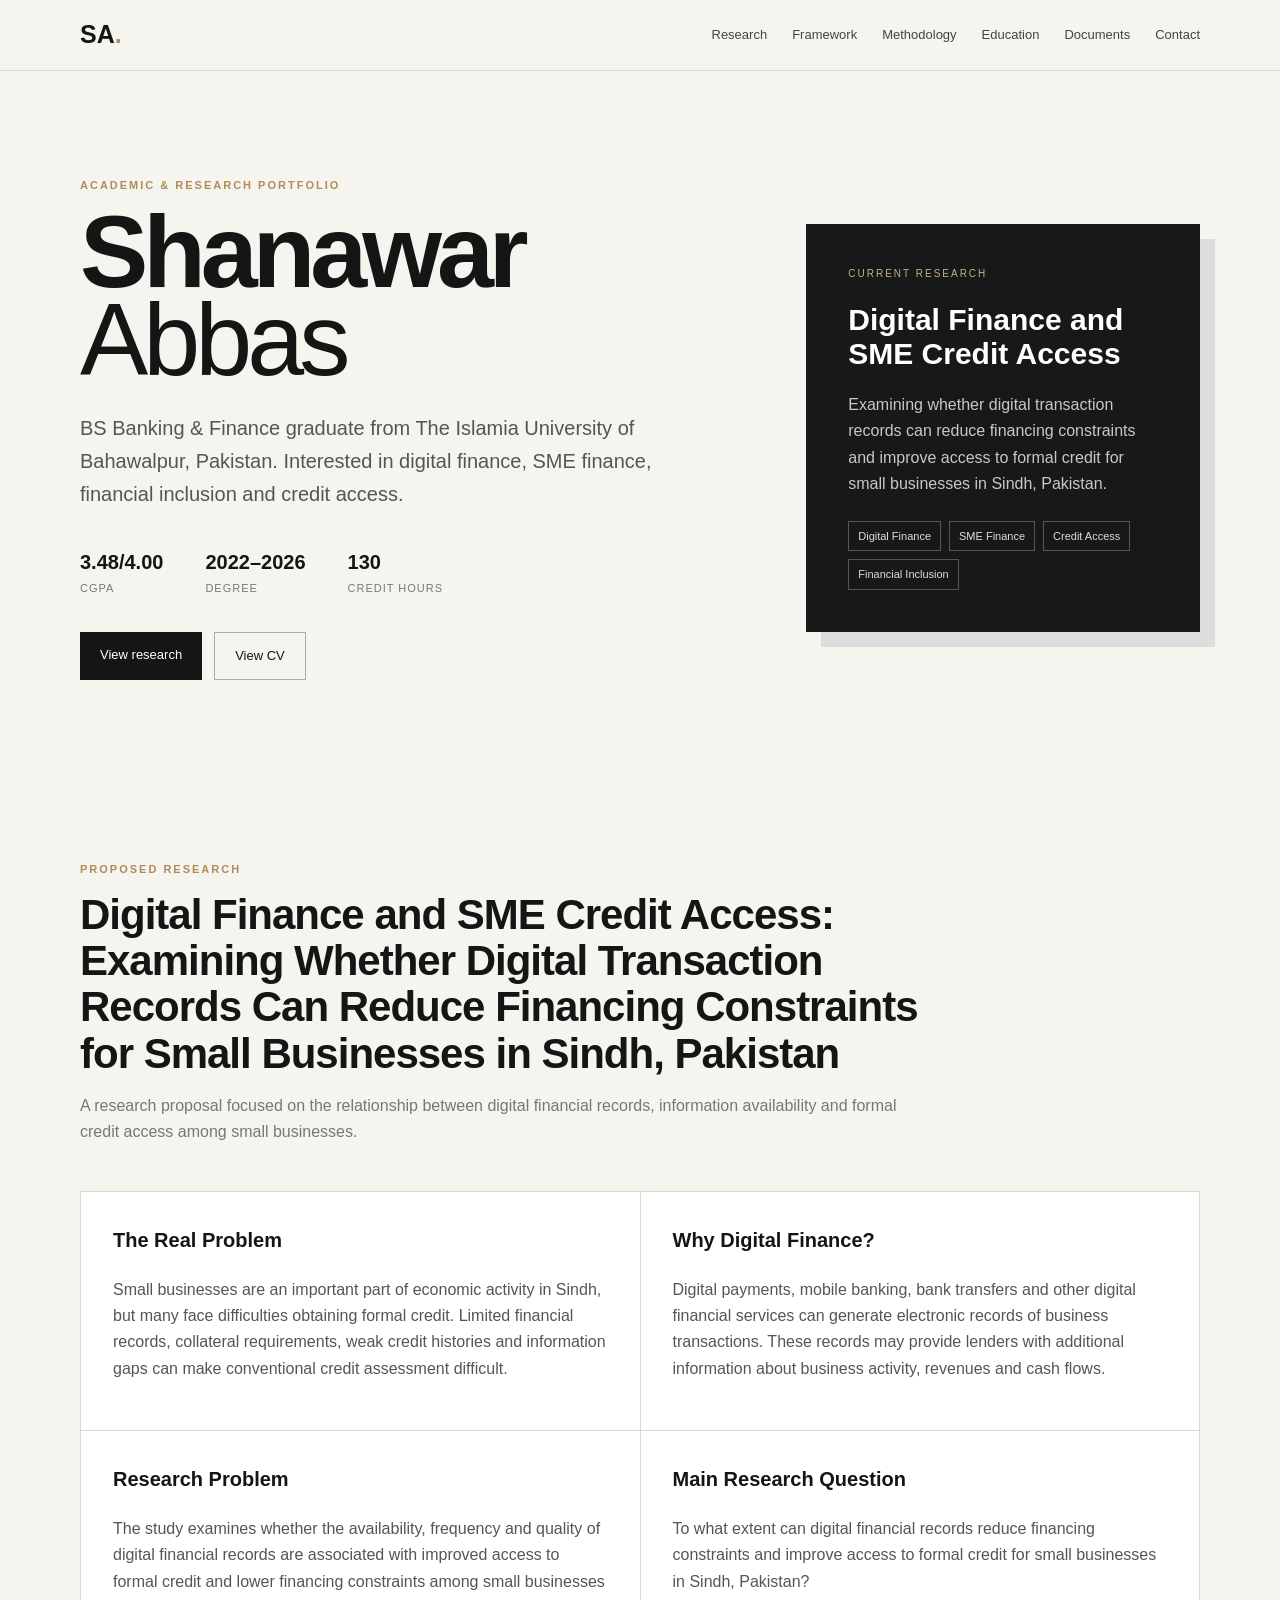
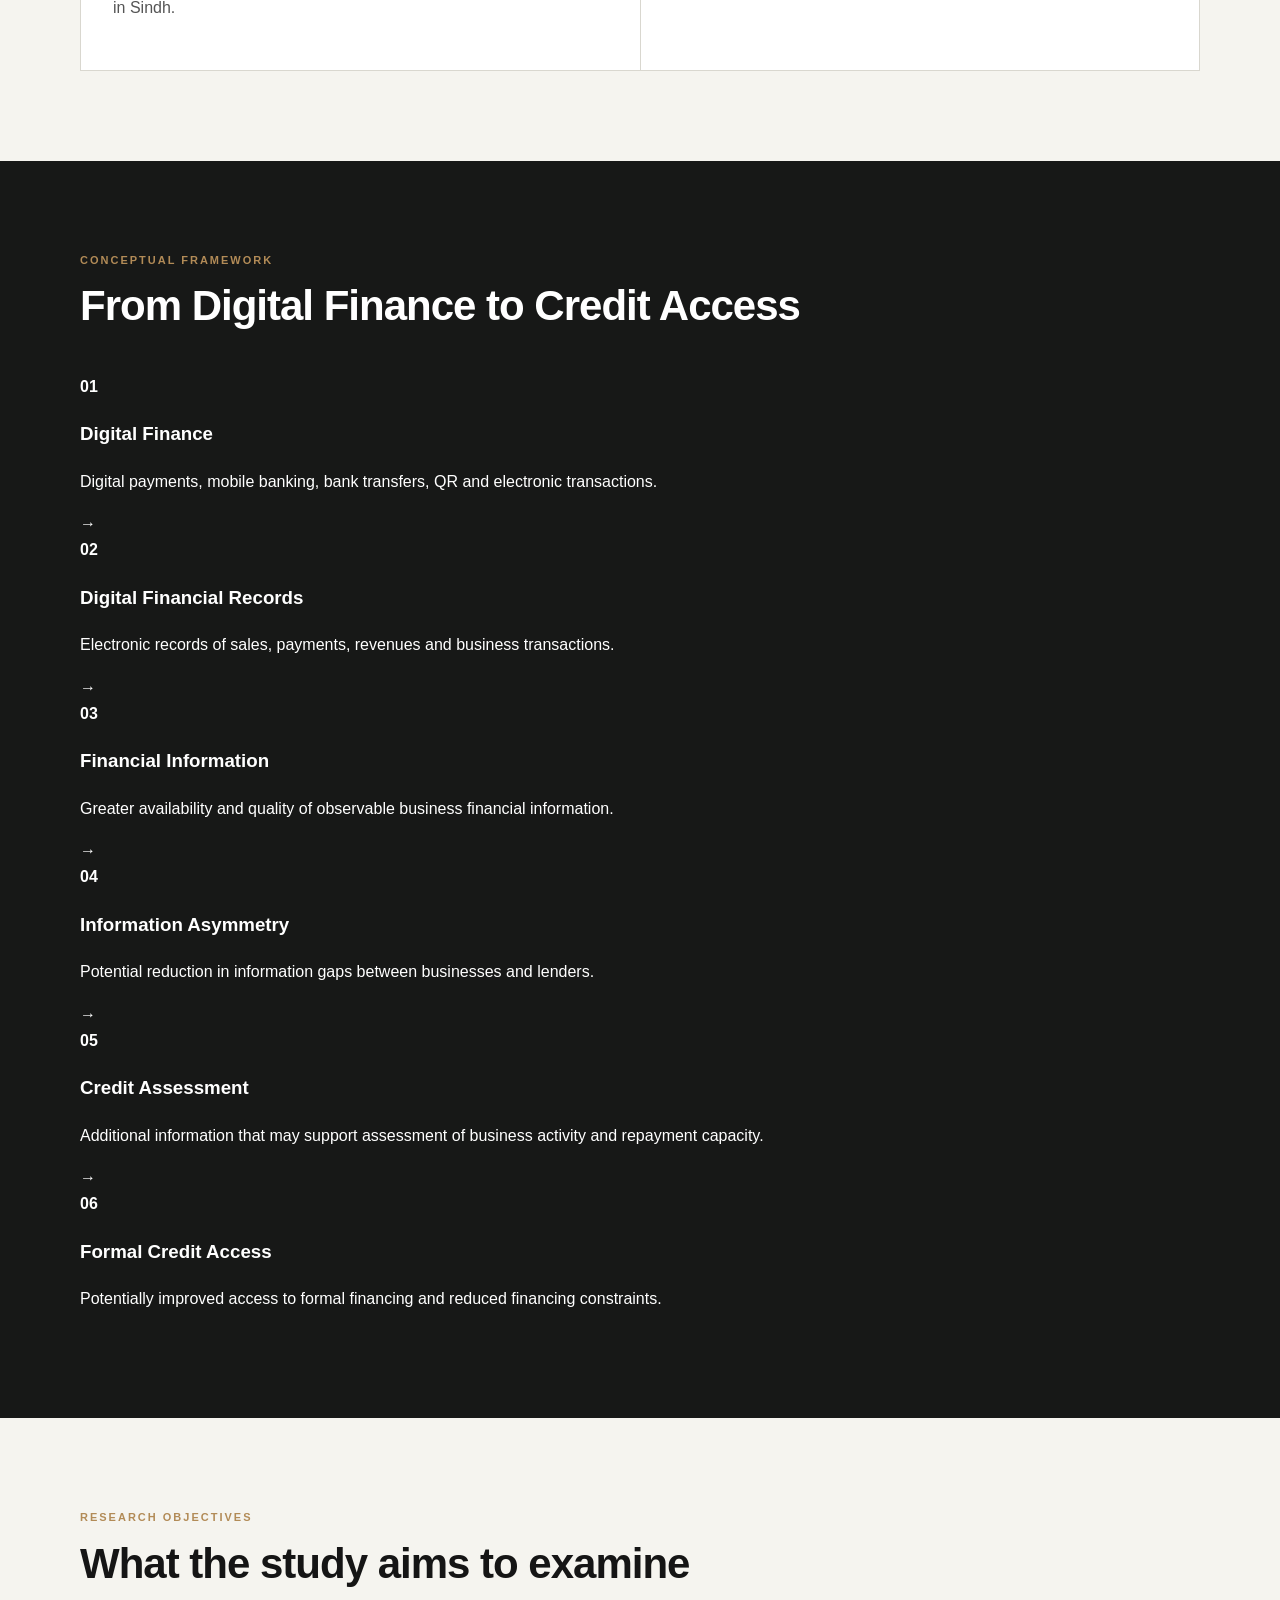
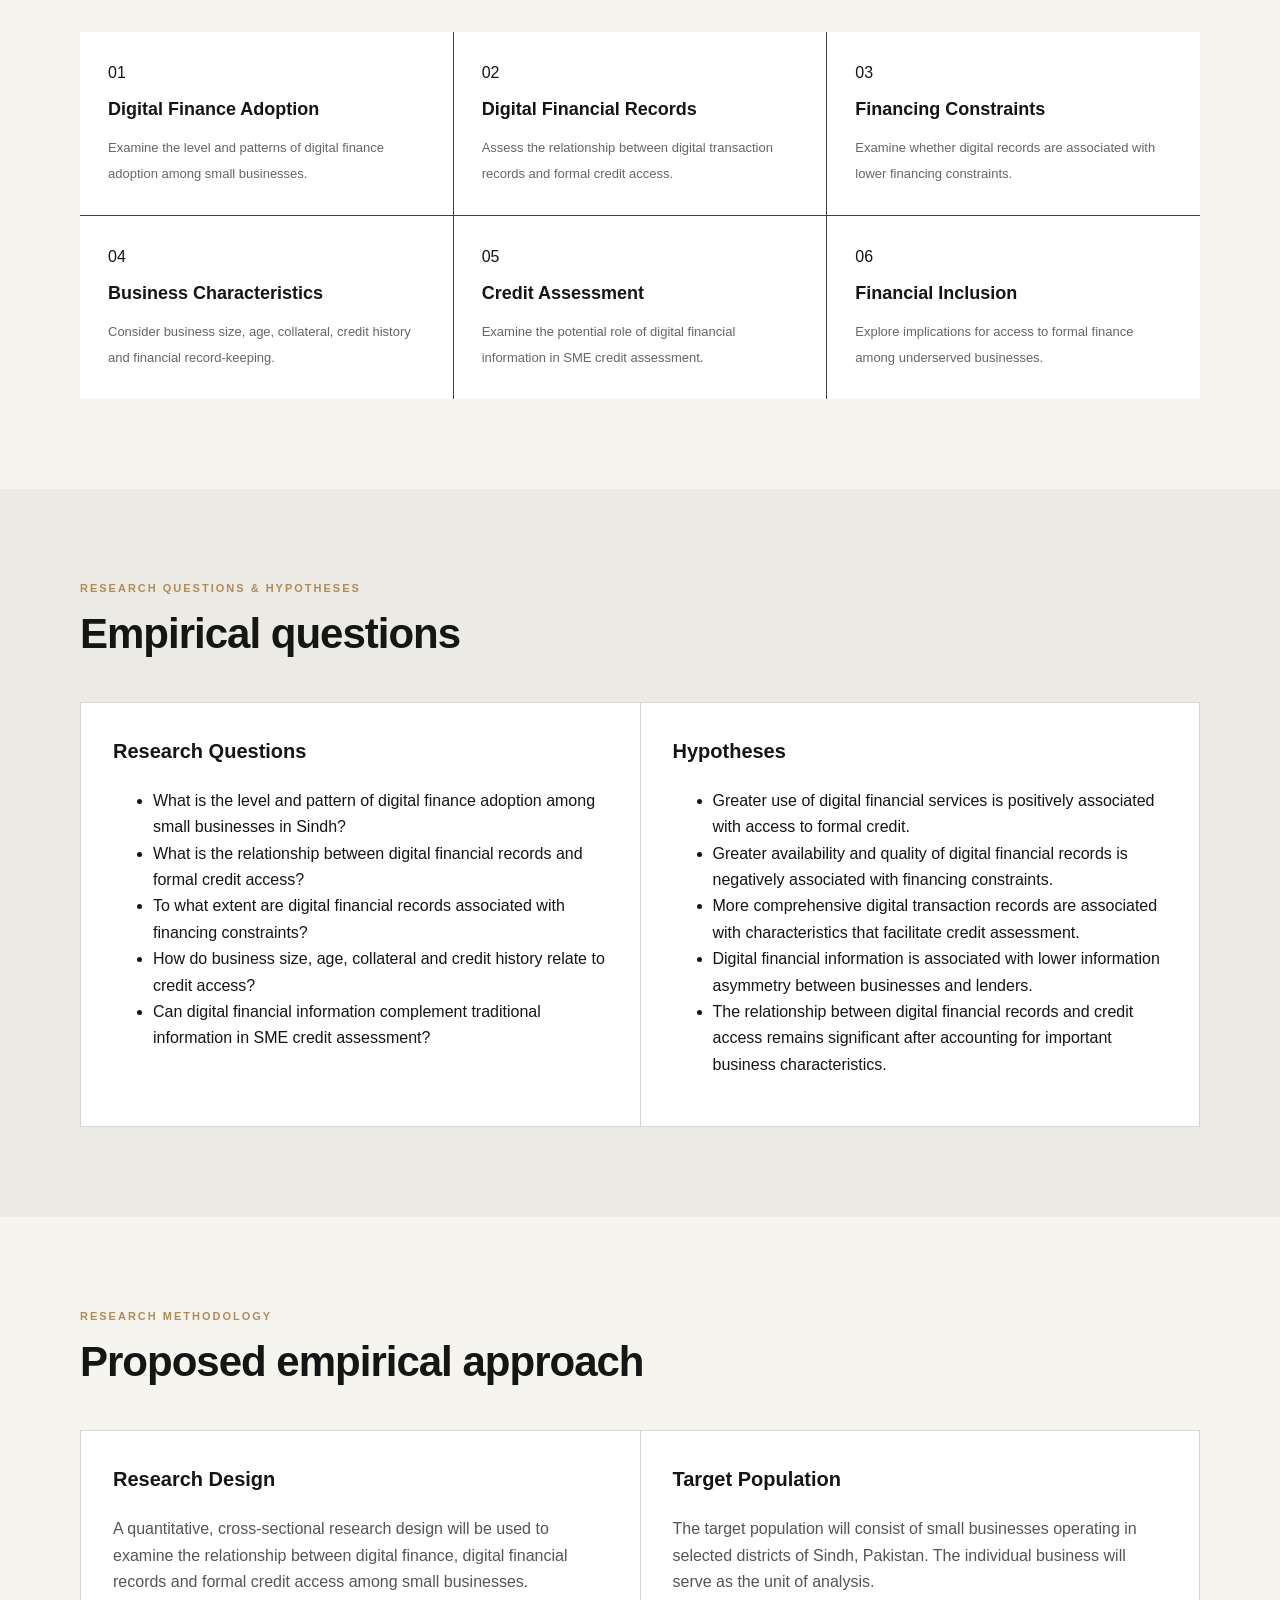
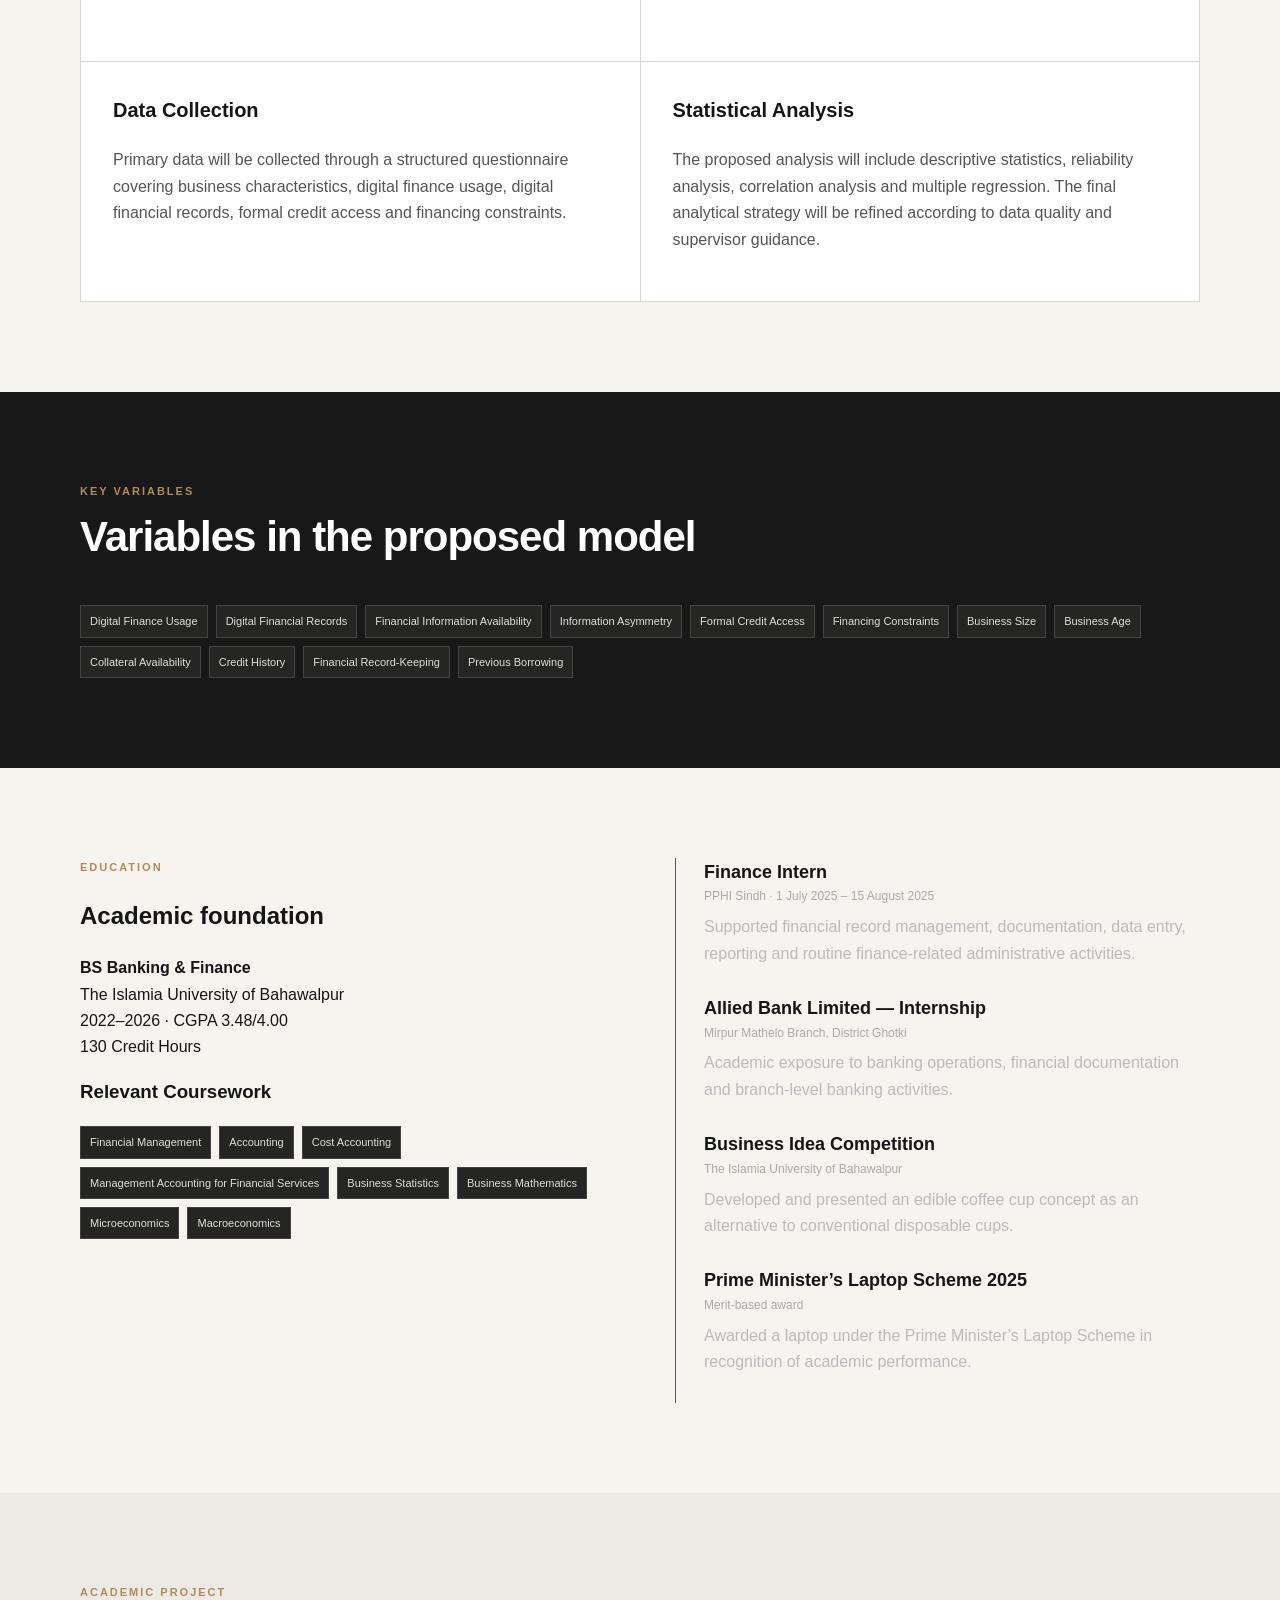
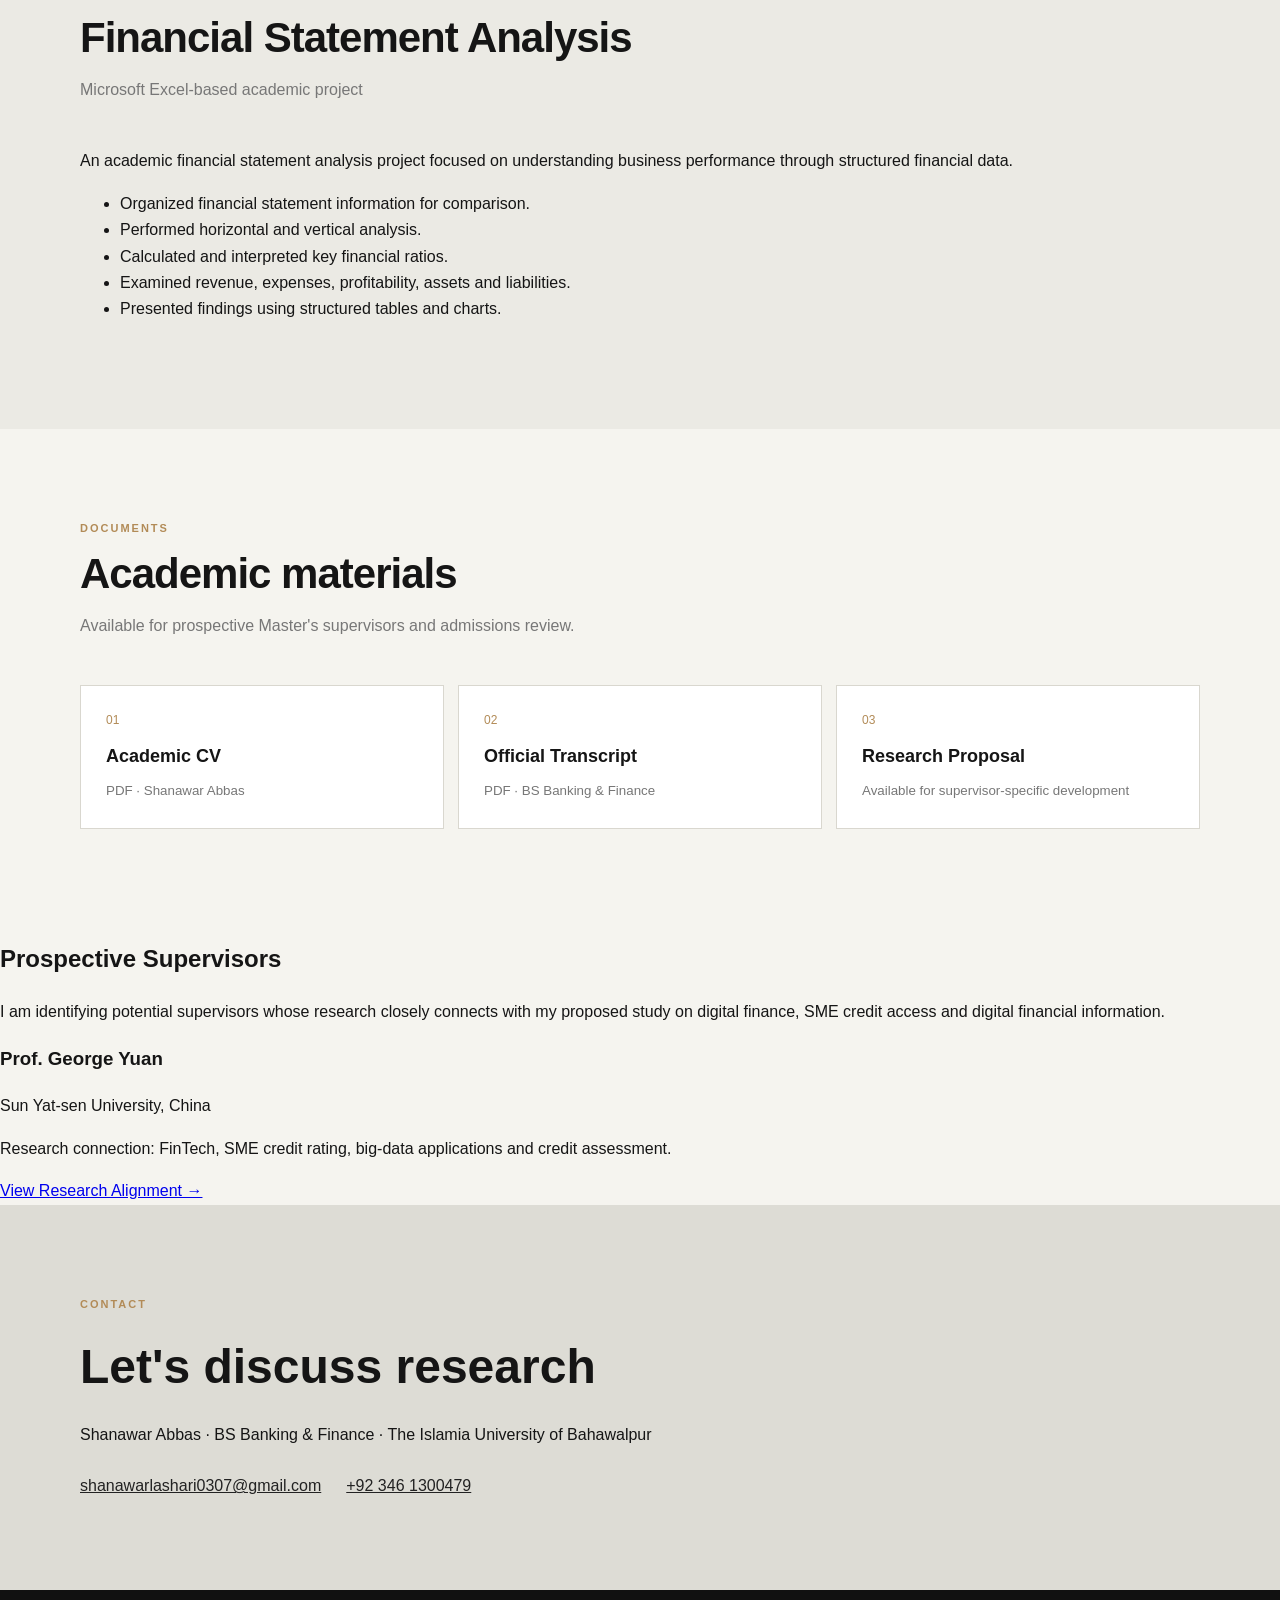
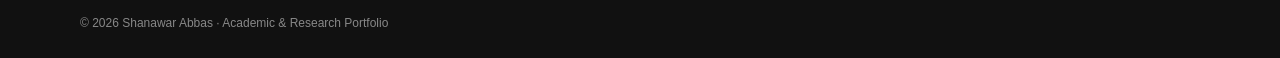
==== commit 8895d1f2: "Add prospective supervisors section to index.html Added section for prospective supervisors with det" ====
--- a/index.html
+++ b/index.html
@@ -525,24 +525,35 @@
 </section>
 
 
-<section class="section alignment">
-
-<div class="container">
-
-<div class="alignment-box">
-
-<p class="eyebrow">FOR PROSPECTIVE SUPERVISORS</p>
-
-<h2>Research alignment can be customized for each supervisor.</h2>
-
-<p>
-For each prospective supervisor, the research topic can be aligned with the
-supervisor's research interests, publications and methodological expertise.
-</p>
-
-</div>
-
-</div>
+<section class="card">
+
+    <h2>Prospective Supervisors</h2>
+
+    <p>
+        I am identifying potential supervisors whose research closely
+        connects with my proposed study on digital finance, SME credit
+        access and digital financial information.
+    </p>
+
+    <div class="highlight">
+
+        <h3>Prof. George Yuan</h3>
+
+        <p>
+            Sun Yat-sen University, China
+        </p>
+
+        <p>
+            Research connection: FinTech, SME credit rating,
+            big-data applications and credit assessment.
+        </p>
+
+        <a href="professor-george-yuan.html">
+            View Research Alignment →
+        </a>
+
+    </div>
+
 </section>
 
 
